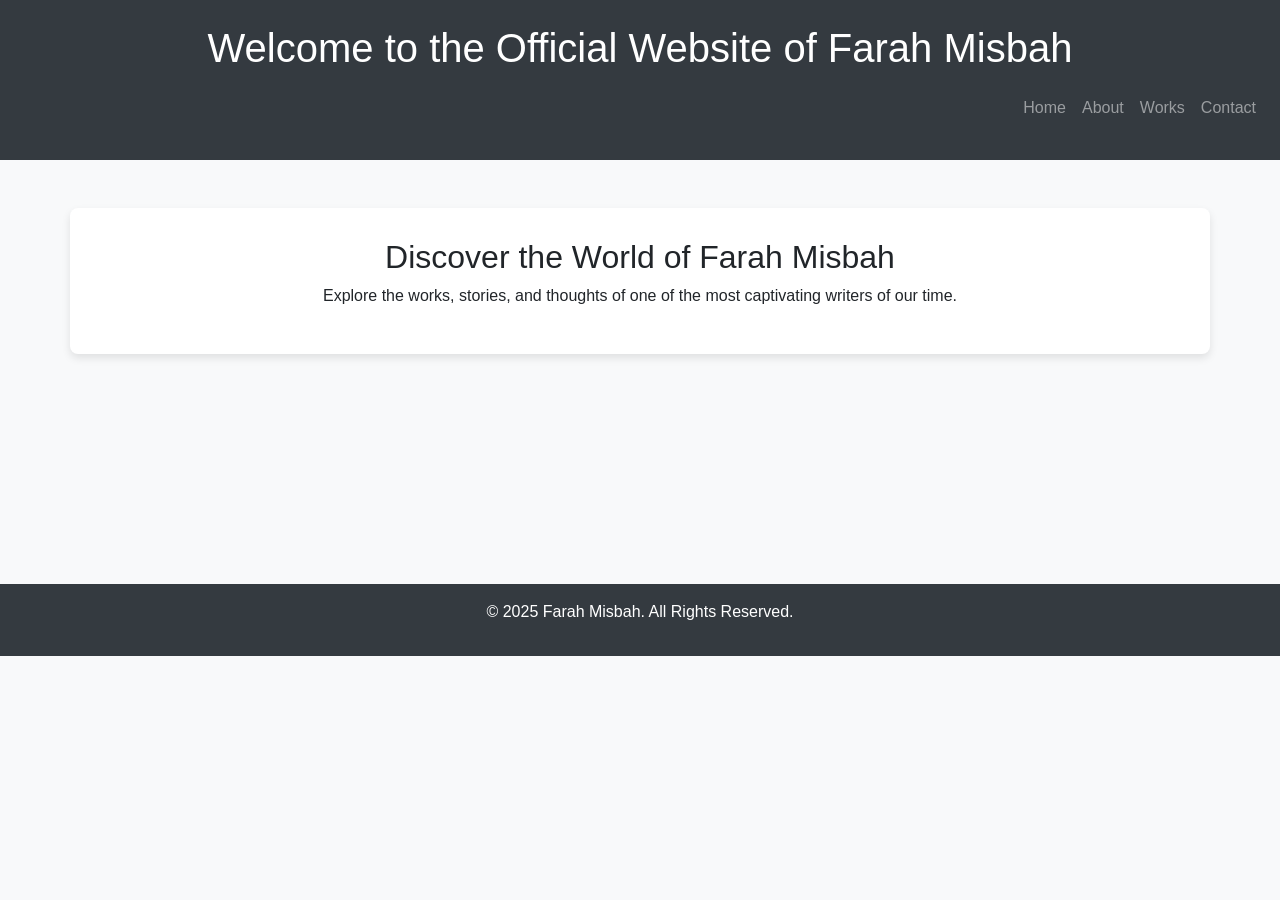
==== index.html @ 755917df "first commit" ====
<!DOCTYPE html>
<html lang="en">
<head>
    <meta charset="UTF-8">
    <meta name="viewport" content="width=device-width, initial-scale=1.0">
    <title>Farah Misbah - Author</title>
    <link href="https://stackpath.bootstrapcdn.com/bootstrap/4.5.2/css/bootstrap.min.css" rel="stylesheet">
    <link rel="stylesheet" href="style.css">
</head>
<body>
    <header class="bg-dark text-white text-center py-4">
        <h1>Welcome to the Official Website of Farah Misbah</h1>
        <nav class="navbar navbar-expand-lg navbar-dark bg-dark">
            <ul class="navbar-nav ml-auto">
                <li class="nav-item"><a class="nav-link" href="index.html">Home</a></li>
                <li class="nav-item"><a class="nav-link" href="about.html">About</a></li>
                <li class="nav-item"><a class="nav-link" href="works.html">Works</a></li>
                <li class="nav-item"><a class="nav-link" href="contact.html">Contact</a></li>
            </ul>
        </nav>
    </header>

    <section class="container text-center my-5">
        <h2>Discover the World of Farah Misbah</h2>
        <p>Explore the works, stories, and thoughts of one of the most captivating writers of our time.</p>
    </section>

    <footer class="bg-dark text-white text-center py-3">
        <p>&copy; 2025 Farah Misbah. All Rights Reserved.</p>
    </footer>

    <script src="https://code.jquery.com/jquery-3.5.1.slim.min.js"></script>
    <script src="https://cdn.jsdelivr.net/npm/@popperjs/core@2.9.3/dist/umd/popper.min.js"></script>
    <script src="https://stackpath.bootstrapcdn.com/bootstrap/4.5.2/js/bootstrap.min.js"></script>
</body>
</html>
---- style.css ----
body {
    font-family: Arial, sans-serif;
    background-color: #f8f9fa;
    background-image: url('https://www.w3schools.com/w3images/forest.jpg');
    background-repeat: no-repeat;
    background-size: cover;
}

section {
    background-color: white;
    padding: 30px;
    border-radius: 8px;
    box-shadow: 0 4px 8px rgba(0, 0, 0, 0.1);
}

footer {
    background-color: #343a40;
    color: white;
    margin-top: 230px;
    padding: 10px 0;
}

.card {
    height: 100%;
    display: flex;
    flex-direction: column;
}

.card-body {
    flex-grow: 1;
}

.card-img-top {
    height: 200px;
    object-fit: cover;
    width: 100%;
}

.card-video iframe {
    width: 100%;
    height: 200px;
}

.card {
    height: 100%;
    display: flex;
    flex-direction: column;
}

.card-body {
    flex-grow: 1;
}

.card-img-top {
    height: 200px;
    object-fit: cover;
    width: 100%;
}
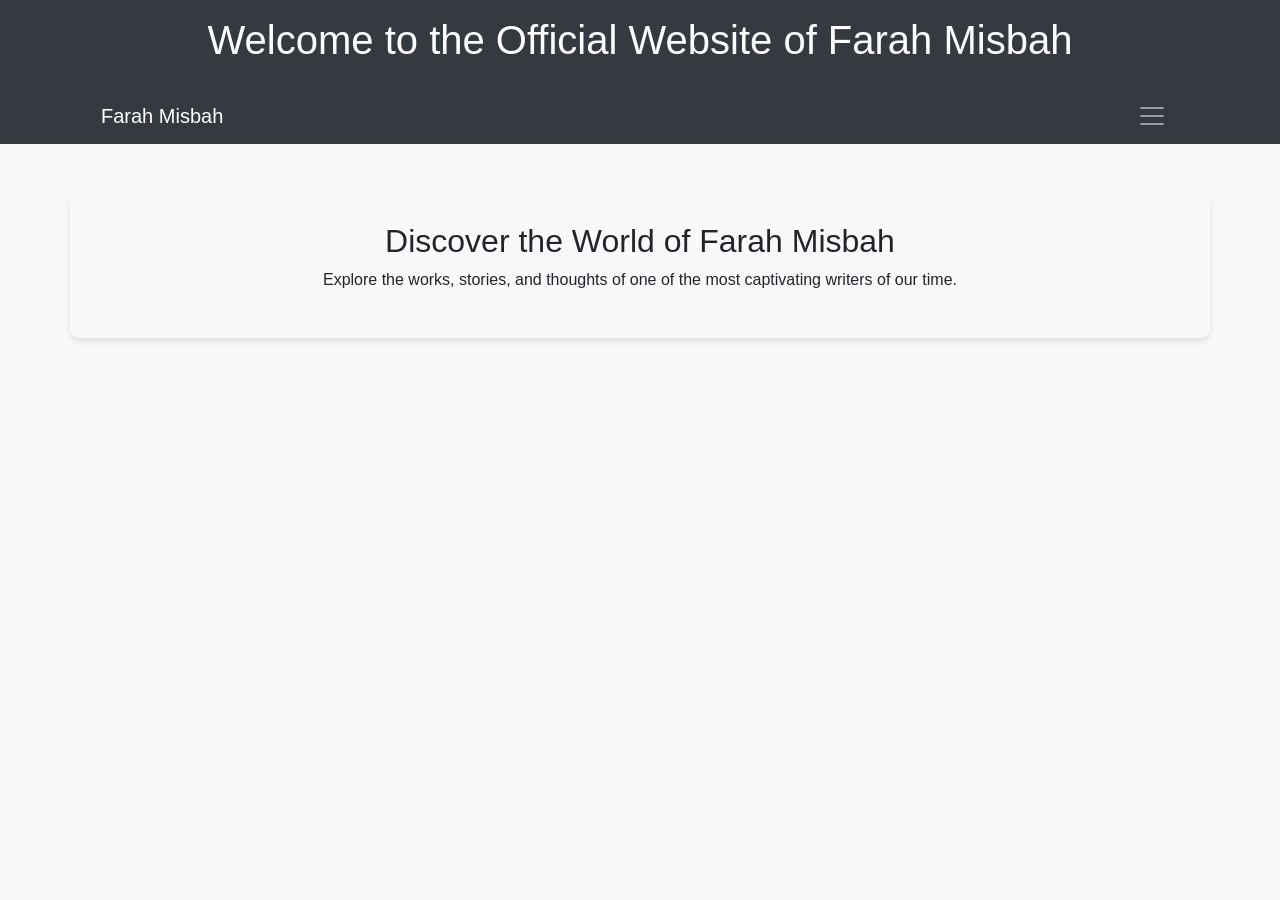
==== commit 8f10b70f: "first commit" ====
--- a/index.html
+++ b/index.html
@@ -8,26 +8,32 @@
     <link rel="stylesheet" href="style.css">
 </head>
 <body>
-    <header class="bg-dark text-white text-center py-4">
-        <h1>Welcome to the Official Website of Farah Misbah</h1>
-        <nav class="navbar navbar-expand-lg navbar-dark bg-dark">
-            <ul class="navbar-nav ml-auto">
-                <li class="nav-item"><a class="nav-link" href="index.html">Home</a></li>
-                <li class="nav-item"><a class="nav-link" href="about.html">About</a></li>
-                <li class="nav-item"><a class="nav-link" href="works.html">Works</a></li>
-                <li class="nav-item"><a class="nav-link" href="contact.html">Contact</a></li>
-            </ul>
-        </nav>
+    <header class="bg-dark text-white">
+        <div class="container">
+            <h1 class="text-center py-3">Welcome to the Official Website of Farah Misbah</h1>
+            <nav class="navbar navbar-dark bg-dark">
+                <a class="navbar-brand" href="#">Farah Misbah</a>
+                <button class="navbar-toggler" type="button" onclick="openNav()">
+                    <span class="navbar-toggler-icon"></span>
+                </button>
+            </nav>
+        </div>
     </header>
 
-    <section class="container text-center my-5">
+    <div id="mySideNavbar" class="side-navbar">
+        <a href="javascript:void(0)" class="closebtn" onclick="closeNav()">&times;</a>
+        <a href="index.html">Home</a>
+        <a href="about.html">About</a>
+        <a href="works.html">Works</a>
+        <a href="contact.html">Contact</a>
+    </div>
+
+    <section class="interactive-section container text-center my-5">
         <h2>Discover the World of Farah Misbah</h2>
         <p>Explore the works, stories, and thoughts of one of the most captivating writers of our time.</p>
     </section>
 
-    <footer class="bg-dark text-white text-center py-3">
-        <p>&copy; 2025 Farah Misbah. All Rights Reserved.</p>
-    </footer>
+    <script src="script.js"></script>
 
     <script src="https://code.jquery.com/jquery-3.5.1.slim.min.js"></script>
     <script src="https://cdn.jsdelivr.net/npm/@popperjs/core@2.9.3/dist/umd/popper.min.js"></script>
--- a/style.css
+++ b/style.css
@@ -55,4 +55,134 @@
     height: 200px;
     object-fit: cover;
     width: 100%;
+}
+
+.card-img-top {
+    height: 400px; 
+    object-fit: cover; 
+}
+
+
+.card:hover {
+    transform: scale(1.05);
+    box-shadow: 0 8px 16px rgba(0, 0, 0, 0.3); 
+}
+
+.card-img-top {
+    transition: transform 0.3s ease; 
+}
+
+.card:hover .card-img-top {
+    transform: scale(1.1); 
+}
+
+.card {
+    transition: transform 0.3s ease, box-shadow 0.3s ease;
+    transform: scale(1);
+}
+
+.card:hover {
+    transform: scale(1.05);
+    box-shadow: 0 10px 20px rgba(0, 0, 0, 0.3);
+}
+
+.card {
+    opacity: 0;
+    animation: fadeInUp 1s forwards;
+}
+
+@keyframes fadeInUp {
+    from {
+        opacity: 0;
+        transform: translateY(20px);
+    }
+    to {
+        opacity: 1;
+        transform: translateY(0);
+    }
+}
+
+.card:nth-child(1) { animation-delay: 0.1s; }
+.card:nth-child(2) { animation-delay: 0.2s; }
+.card:nth-child(3) { animation-delay: 0.3s; }
+.card:nth-child(4) { animation-delay: 0.4s; }
+.card:nth-child(5) { animation-delay: 0.5s; }
+.card:nth-child(6) { animation-delay: 0.6s; }
+.card:nth-child(7) { animation-delay: 0.7s; }
+.card:nth-child(8) { animation-delay: 0.8s; }
+.card:nth-child(9) { animation-delay: 0.9s; }
+.card:nth-child(10) { animation-delay: 1s; }
+
+.card {
+    transition: transform 0.3s ease, background-color 0.3s ease;
+}
+
+.card:hover {
+    transform: scale(1.05); 
+    background-color: #007bff; 
+    color: white; 
+    box-shadow: 0 8px 16px rgba(0, 0, 0, 0.3); 
+}
+
+.card:hover .card-title,
+.card:hover .card-text {
+    color: white; 
+}
+
+.card-img-top {
+    object-fit: cover;
+}
+
+.side-navbar {
+    height: 100%;
+    width: 0;
+    position: fixed;
+    top: 0;
+    left: 0;
+    background-color: #343a40;
+    overflow-x: hidden;
+    transition: 0.3s;
+    padding-top: 60px;
+    z-index: 1000;
+}
+.side-navbar a {
+    padding: 10px 15px;
+    text-decoration: none;
+    font-size: 18px;
+    color: #f8f9fa;
+    display: block;
+    transition: 0.2s;
+}
+.side-navbar a:hover {
+    background-color: #495057;
+}
+.side-navbar .closebtn {
+    position: absolute;
+    top: 10px;
+    right: 25px;
+    font-size: 30px;
+    color: #f8f9fa;
+}
+.navbar-toggler {
+    border: none;
+    background-color: transparent;
+}
+
+.interactive-section {
+    transition: transform 0.3s ease, background-color 0.3s ease;
+    background-color: #f8f9fa;
+    padding: 30px;
+    border-radius: 10px;
+    box-shadow: 0 4px 6px rgba(0, 0, 0, 0.1); 
+}
+
+.interactive-section:hover {
+    transform: scale(1.05); 
+    background-color: #007bff; 
+    color: #fff; 
+}
+
+.interactive-section h2,
+.interactive-section p {
+    transition: color 0.3s ease;
 }
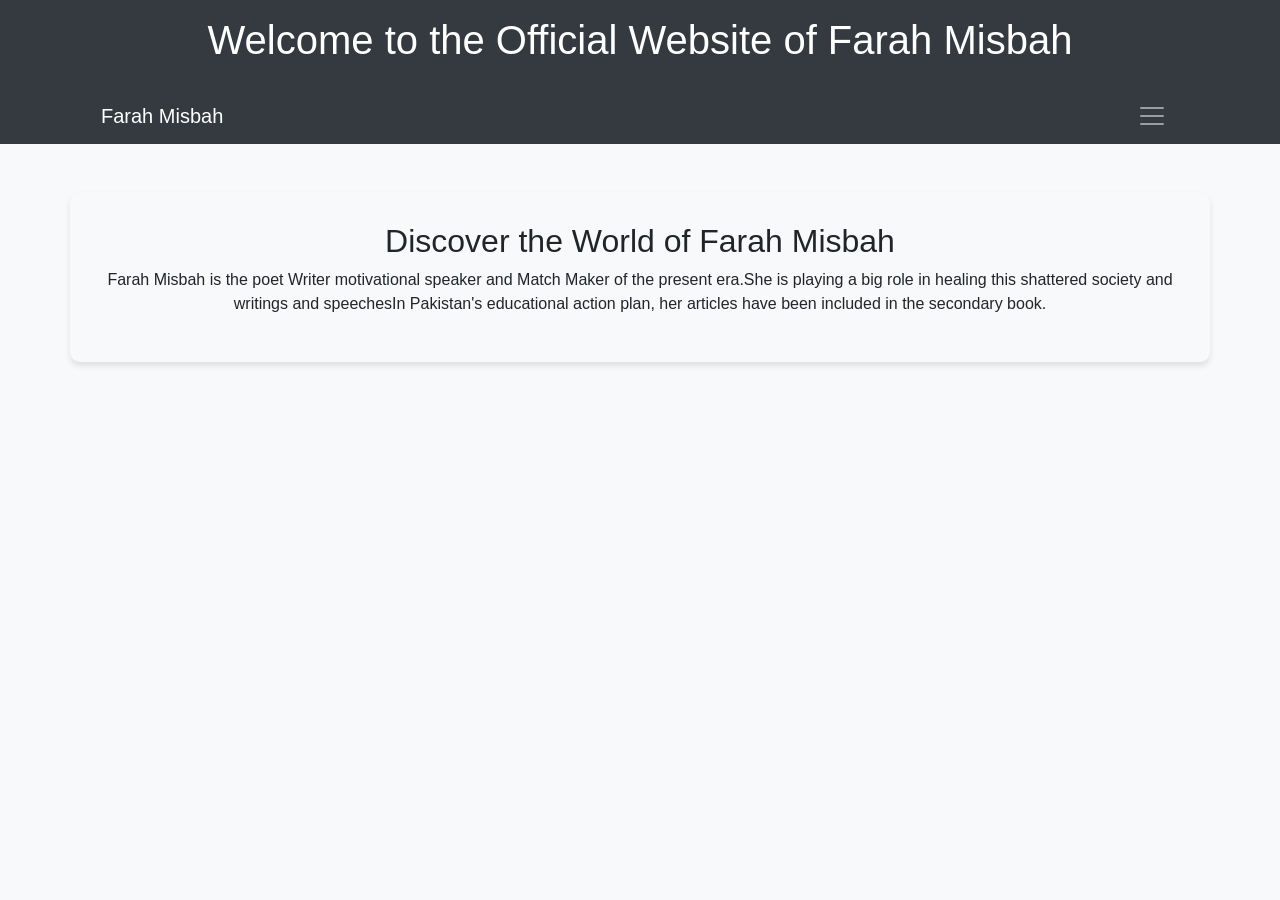
==== commit 8e8c9466: "first commit" ====
--- a/index.html
+++ b/index.html
@@ -30,9 +30,9 @@
 
     <section class="interactive-section container text-center my-5">
         <h2>Discover the World of Farah Misbah</h2>
-        <p>Explore the works, stories, and thoughts of one of the most captivating writers of our time.</p>
+        <p>Farah Misbah is the poet  Writer motivational speaker  and Match Maker of the present era.She is playing a big role in healing this shattered society and writings  and speechesIn Pakistan's educational action plan, her articles   have been included in the secondary  book.</p>
     </section>
-
+    <br><br><br><br><br><br><br><br><br><br><br>
     <script src="script.js"></script>
 
     <script src="https://code.jquery.com/jquery-3.5.1.slim.min.js"></script>
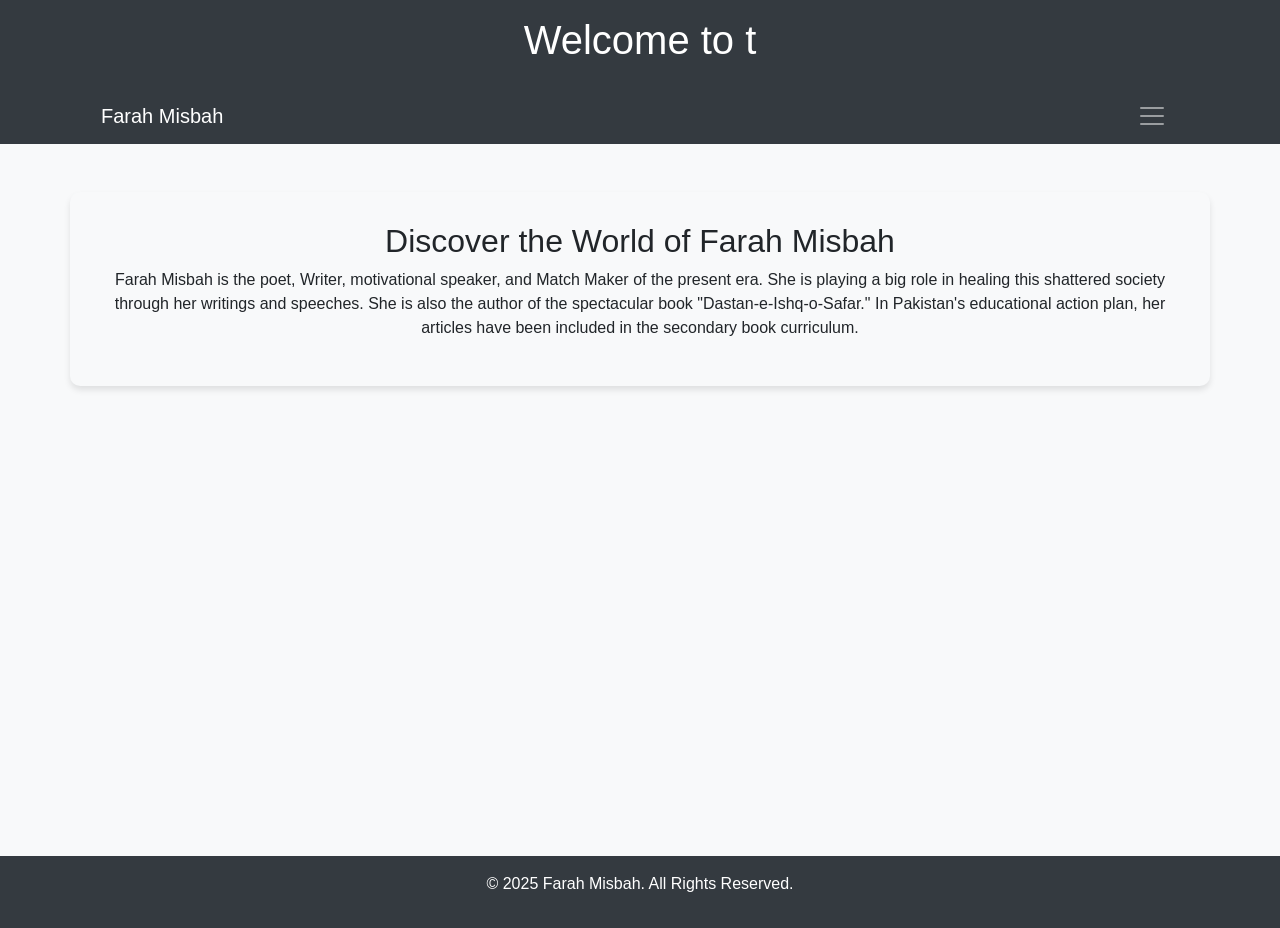
==== commit 006aad35: "first commit" ====
--- a/index.html
+++ b/index.html
@@ -10,7 +10,7 @@
 <body>
     <header class="bg-dark text-white">
         <div class="container">
-            <h1 class="text-center py-3">Welcome to the Official Website of Farah Misbah</h1>
+            <h1 id="dynamic-heading" class="text-center py-3"></h1>
             <nav class="navbar navbar-dark bg-dark">
                 <a class="navbar-brand" href="#">Farah Misbah</a>
                 <button class="navbar-toggler" type="button" onclick="openNav()">
@@ -30,10 +30,44 @@
 
     <section class="interactive-section container text-center my-5">
         <h2>Discover the World of Farah Misbah</h2>
-        <p>Farah Misbah is the poet  Writer motivational speaker  and Match Maker of the present era.She is playing a big role in healing this shattered society and writings  and speechesIn Pakistan's educational action plan, her articles   have been included in the secondary  book.</p>
+        <p>Farah Misbah is the poet, Writer, motivational speaker, and Match Maker of the present era.
+            She is playing a big role in healing this shattered society through her writings and speeches.
+            She is also the author of the spectacular book "Dastan-e-Ishq-o-Safar."
+            In Pakistan's educational action plan, her articles have been included in the secondary book curriculum.</p>
     </section>
-    <br><br><br><br><br><br><br><br><br><br><br>
-    <script src="script.js"></script>
+    <br><br><br><br><br><br><br><br>
+    <footer class="bg-dark text-white text-center py-3">
+        <p>&copy; 2025 Farah Misbah. All Rights Reserved.</p>
+    </footer>
+
+    <script>
+        const text = "Welcome to the Official Website of Farah Misbah";
+        let i = 0;
+
+        function typeHeading() {
+            if (i < text.length) {
+                document.getElementById("dynamic-heading").innerHTML += text.charAt(i);
+                i++;
+                setTimeout(typeHeading, 100); 
+            } else {
+                setTimeout(() => {
+                    i = 0;
+                    document.getElementById("dynamic-heading").innerHTML = ""; 
+                    typeHeading(); 
+                }, 300);
+            }
+        }
+
+        window.onload = typeHeading;
+
+        function openNav() {
+            document.getElementById("mySideNavbar").style.width = "250px";
+        }
+
+        function closeNav() {
+            document.getElementById("mySideNavbar").style.width = "0";
+        }
+    </script>
 
     <script src="https://code.jquery.com/jquery-3.5.1.slim.min.js"></script>
     <script src="https://cdn.jsdelivr.net/npm/@popperjs/core@2.9.3/dist/umd/popper.min.js"></script>
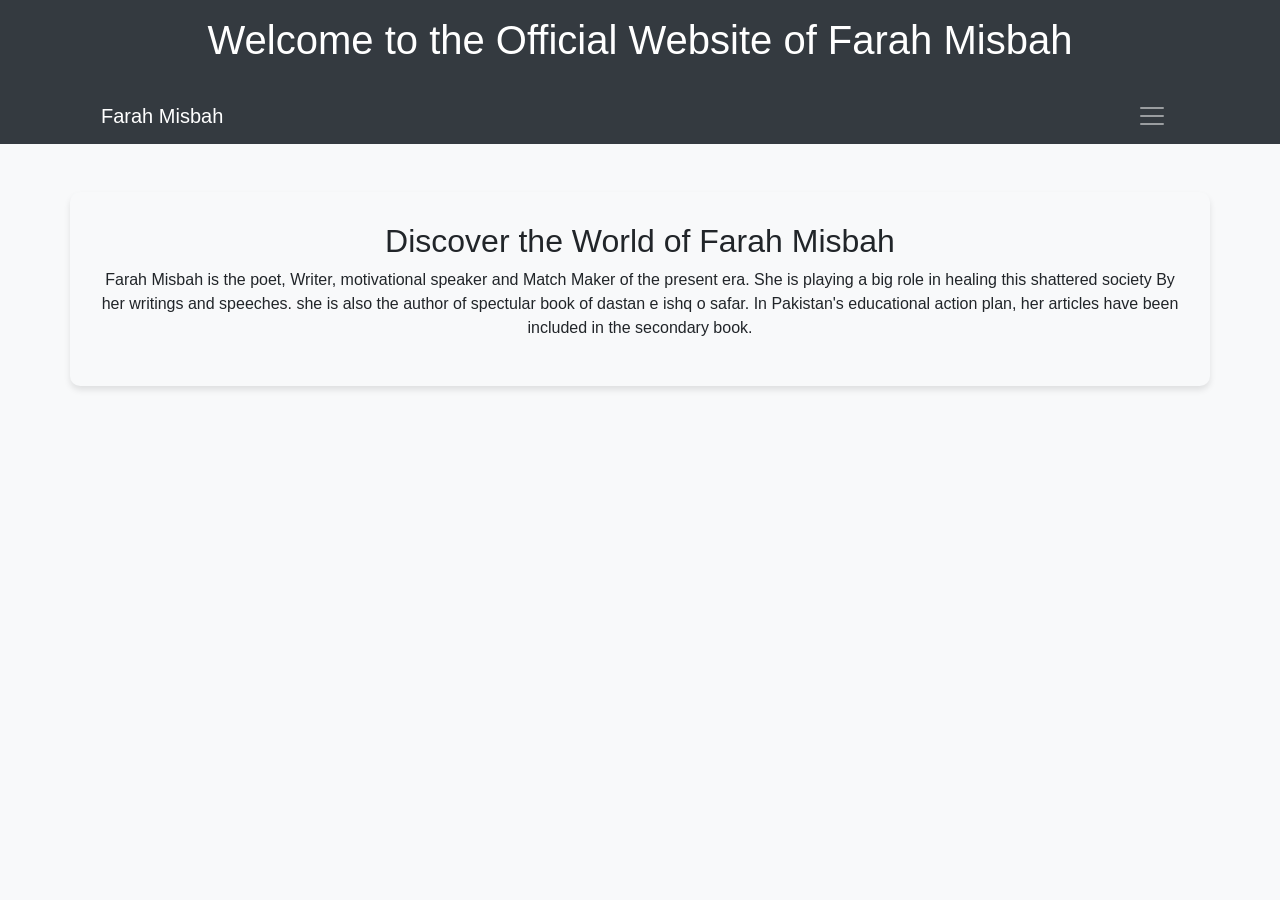
==== commit 6f38d581: "first commit" ====
--- a/index.html
+++ b/index.html
@@ -10,7 +10,7 @@
 <body>
     <header class="bg-dark text-white">
         <div class="container">
-            <h1 id="dynamic-heading" class="text-center py-3"></h1>
+            <h1 class="text-center py-3">Welcome to the Official Website of Farah Misbah</h1>
             <nav class="navbar navbar-dark bg-dark">
                 <a class="navbar-brand" href="#">Farah Misbah</a>
                 <button class="navbar-toggler" type="button" onclick="openNav()">
@@ -30,47 +30,16 @@
 
     <section class="interactive-section container text-center my-5">
         <h2>Discover the World of Farah Misbah</h2>
-        <p>Farah Misbah is the poet, Writer, motivational speaker, and Match Maker of the present era.
-            She is playing a big role in healing this shattered society through her writings and speeches.
-            She is also the author of the spectacular book "Dastan-e-Ishq-o-Safar."
-            In Pakistan's educational action plan, her articles have been included in the secondary book curriculum.</p>
+        <p>Farah Misbah is the poet, Writer, motivational speaker and Match Maker of the present era.
+            She is playing a big role in healing this shattered society By her writings and speeches.
+             she is also the author of spectular book of dastan e ishq o safar.
+            In Pakistan's educational action plan, her articles have been included in the secondary  book.</p>
     </section>
-    <br><br><br><br><br><br><br><br>
-    <footer class="bg-dark text-white text-center py-3">
-        <p>&copy; 2025 Farah Misbah. All Rights Reserved.</p>
-    </footer>
-
-    <script>
-        const text = "Welcome to the Official Website of Farah Misbah";
-        let i = 0;
-
-        function typeHeading() {
-            if (i < text.length) {
-                document.getElementById("dynamic-heading").innerHTML += text.charAt(i);
-                i++;
-                setTimeout(typeHeading, 100); 
-            } else {
-                setTimeout(() => {
-                    i = 0;
-                    document.getElementById("dynamic-heading").innerHTML = ""; 
-                    typeHeading(); 
-                }, 300);
-            }
-        }
-
-        window.onload = typeHeading;
-
-        function openNav() {
-            document.getElementById("mySideNavbar").style.width = "250px";
-        }
-
-        function closeNav() {
-            document.getElementById("mySideNavbar").style.width = "0";
-        }
-    </script>
+    <br><br><br><br><br><br><br><br><br><br><br>
+    <script src="script.js"></script>
 
     <script src="https://code.jquery.com/jquery-3.5.1.slim.min.js"></script>
     <script src="https://cdn.jsdelivr.net/npm/@popperjs/core@2.9.3/dist/umd/popper.min.js"></script>
     <script src="https://stackpath.bootstrapcdn.com/bootstrap/4.5.2/js/bootstrap.min.js"></script>
 </body>
-</html>
+</html>
--- a/style.css
+++ b/style.css
@@ -185,4 +185,5 @@
 .interactive-section h2,
 .interactive-section p {
     transition: color 0.3s ease;
-}+}
+
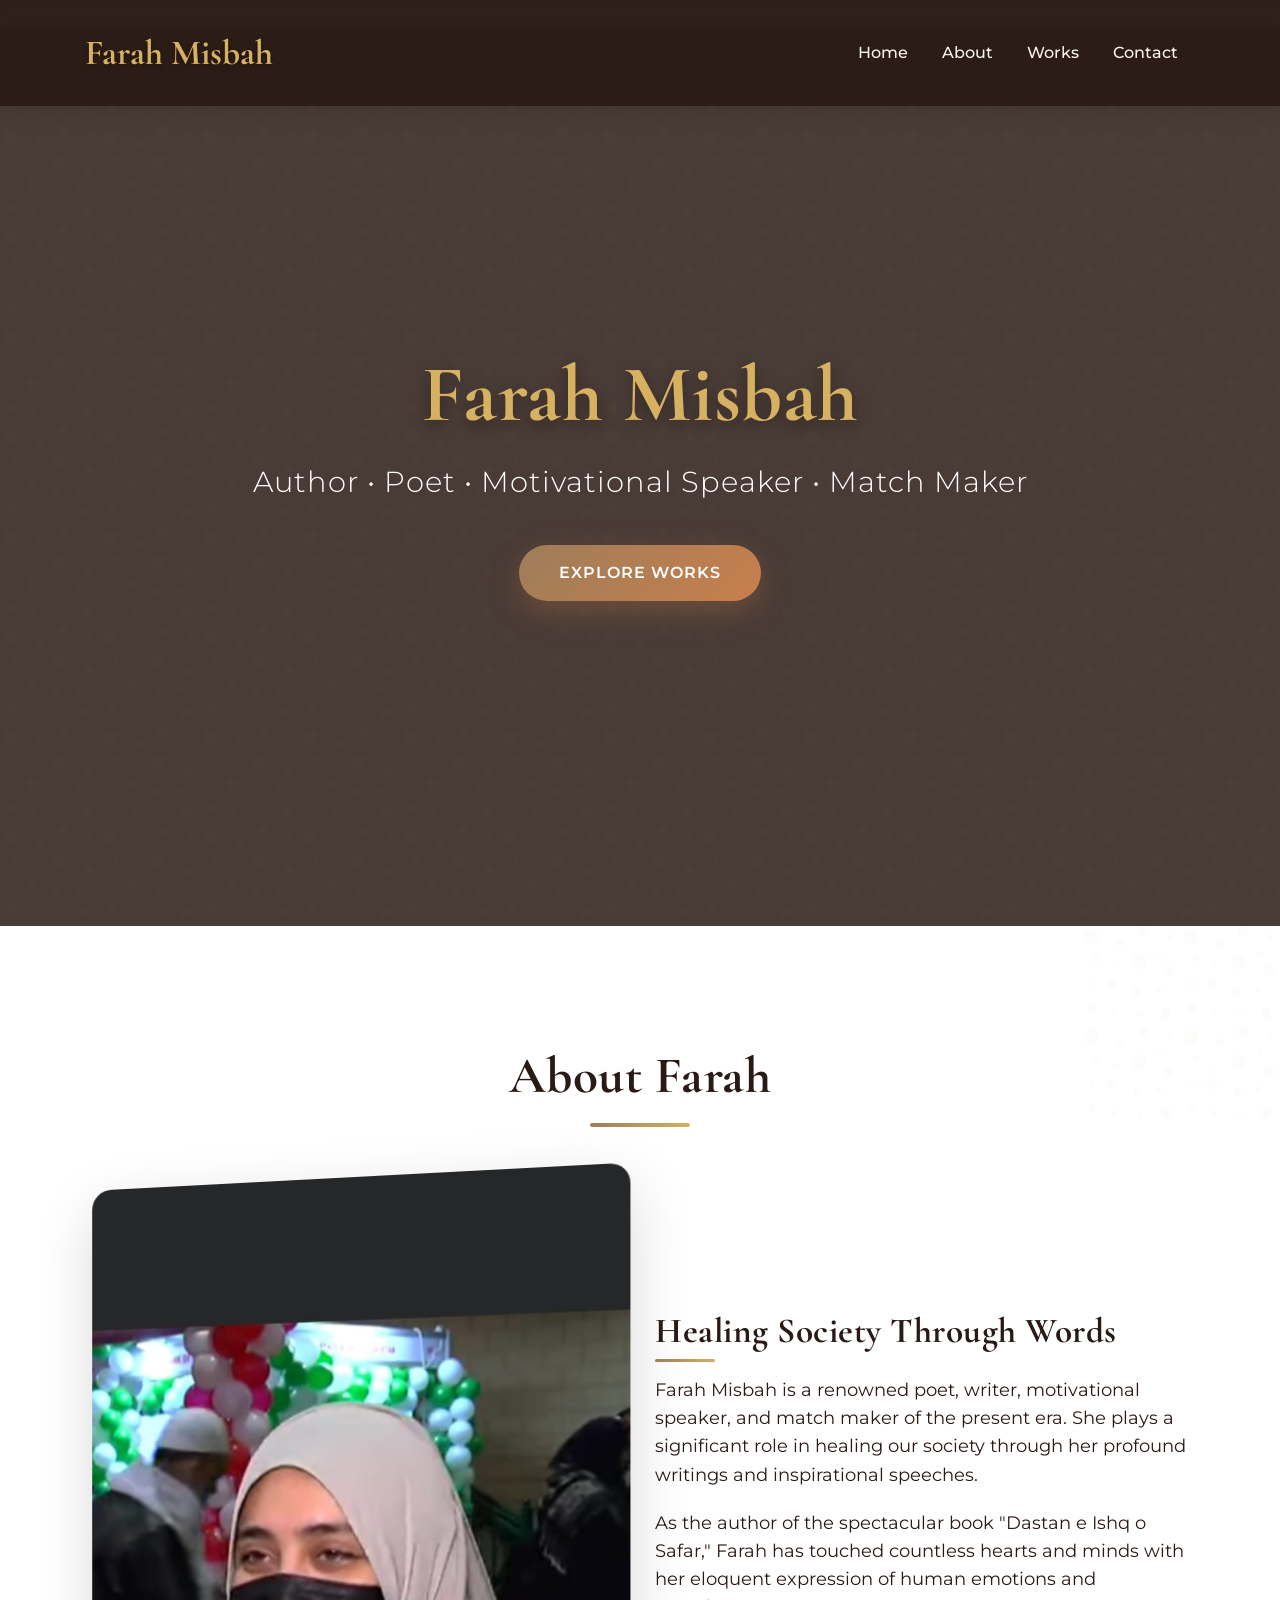
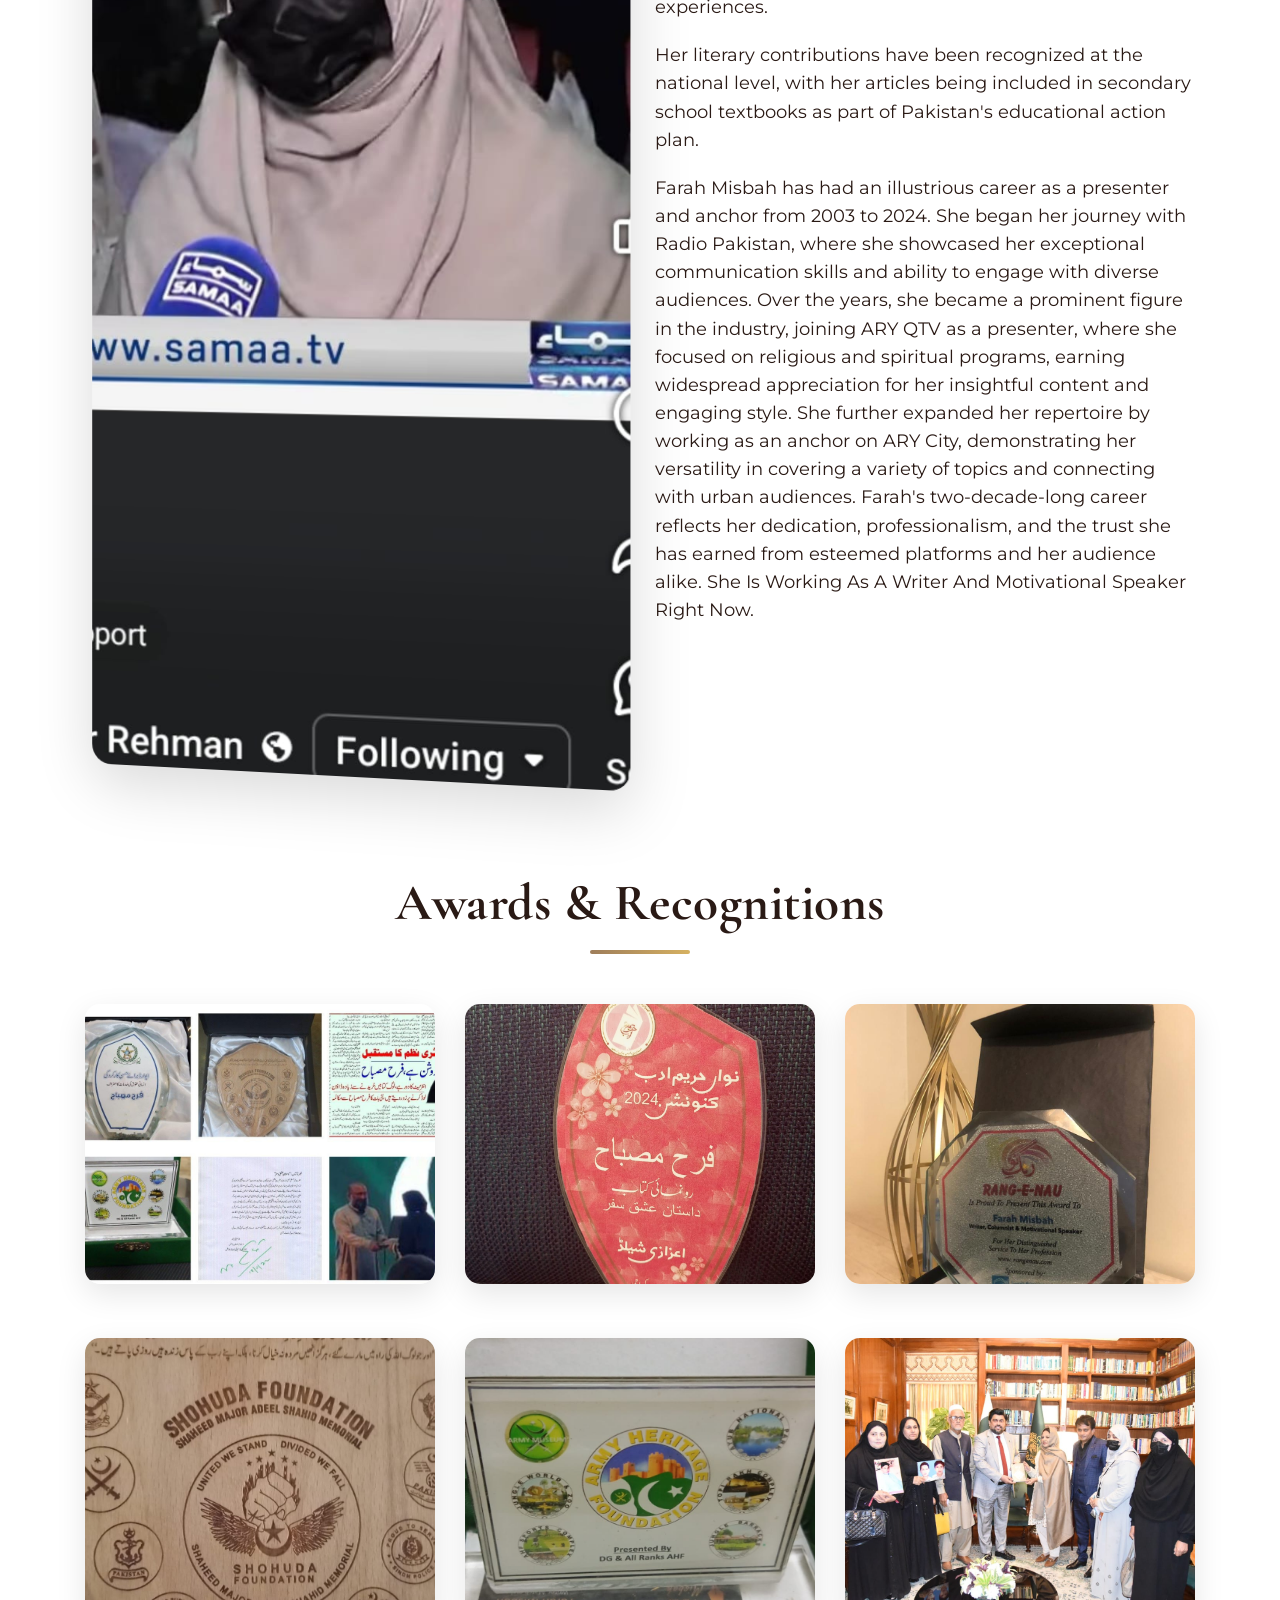
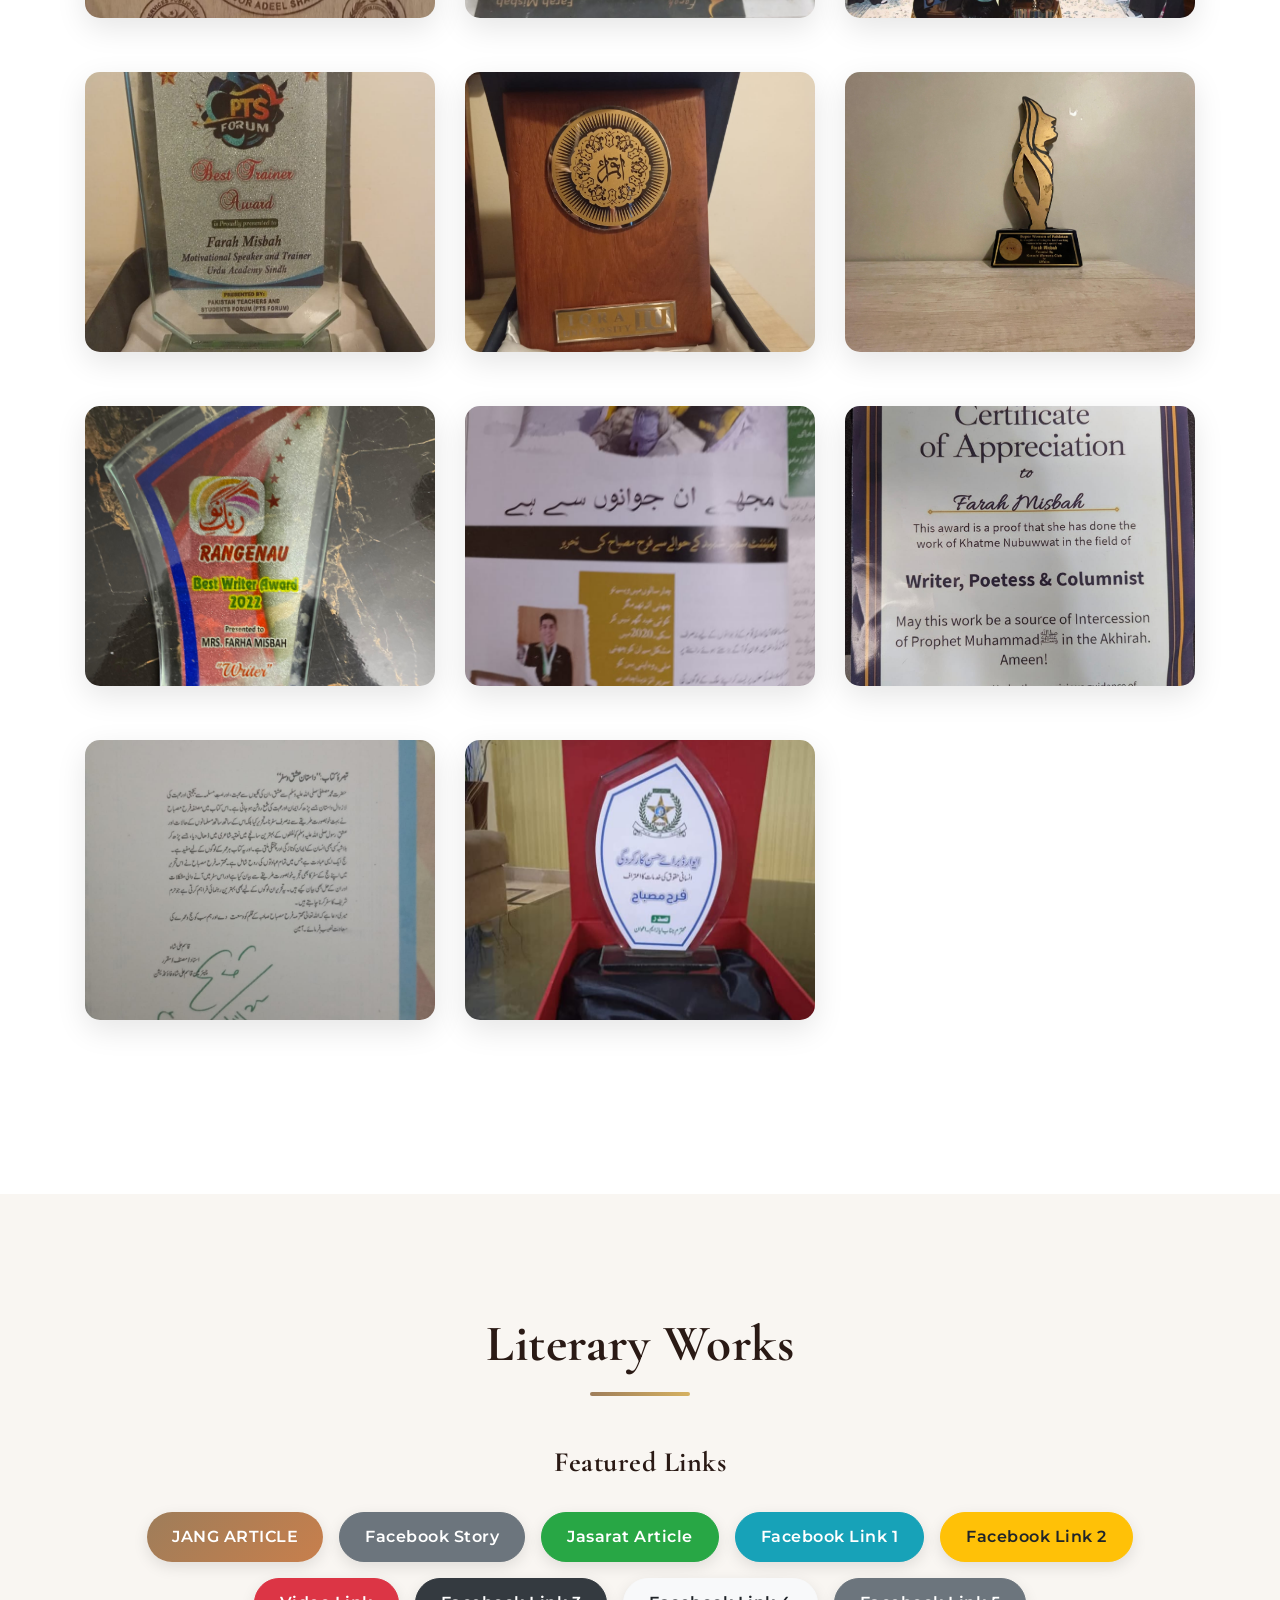
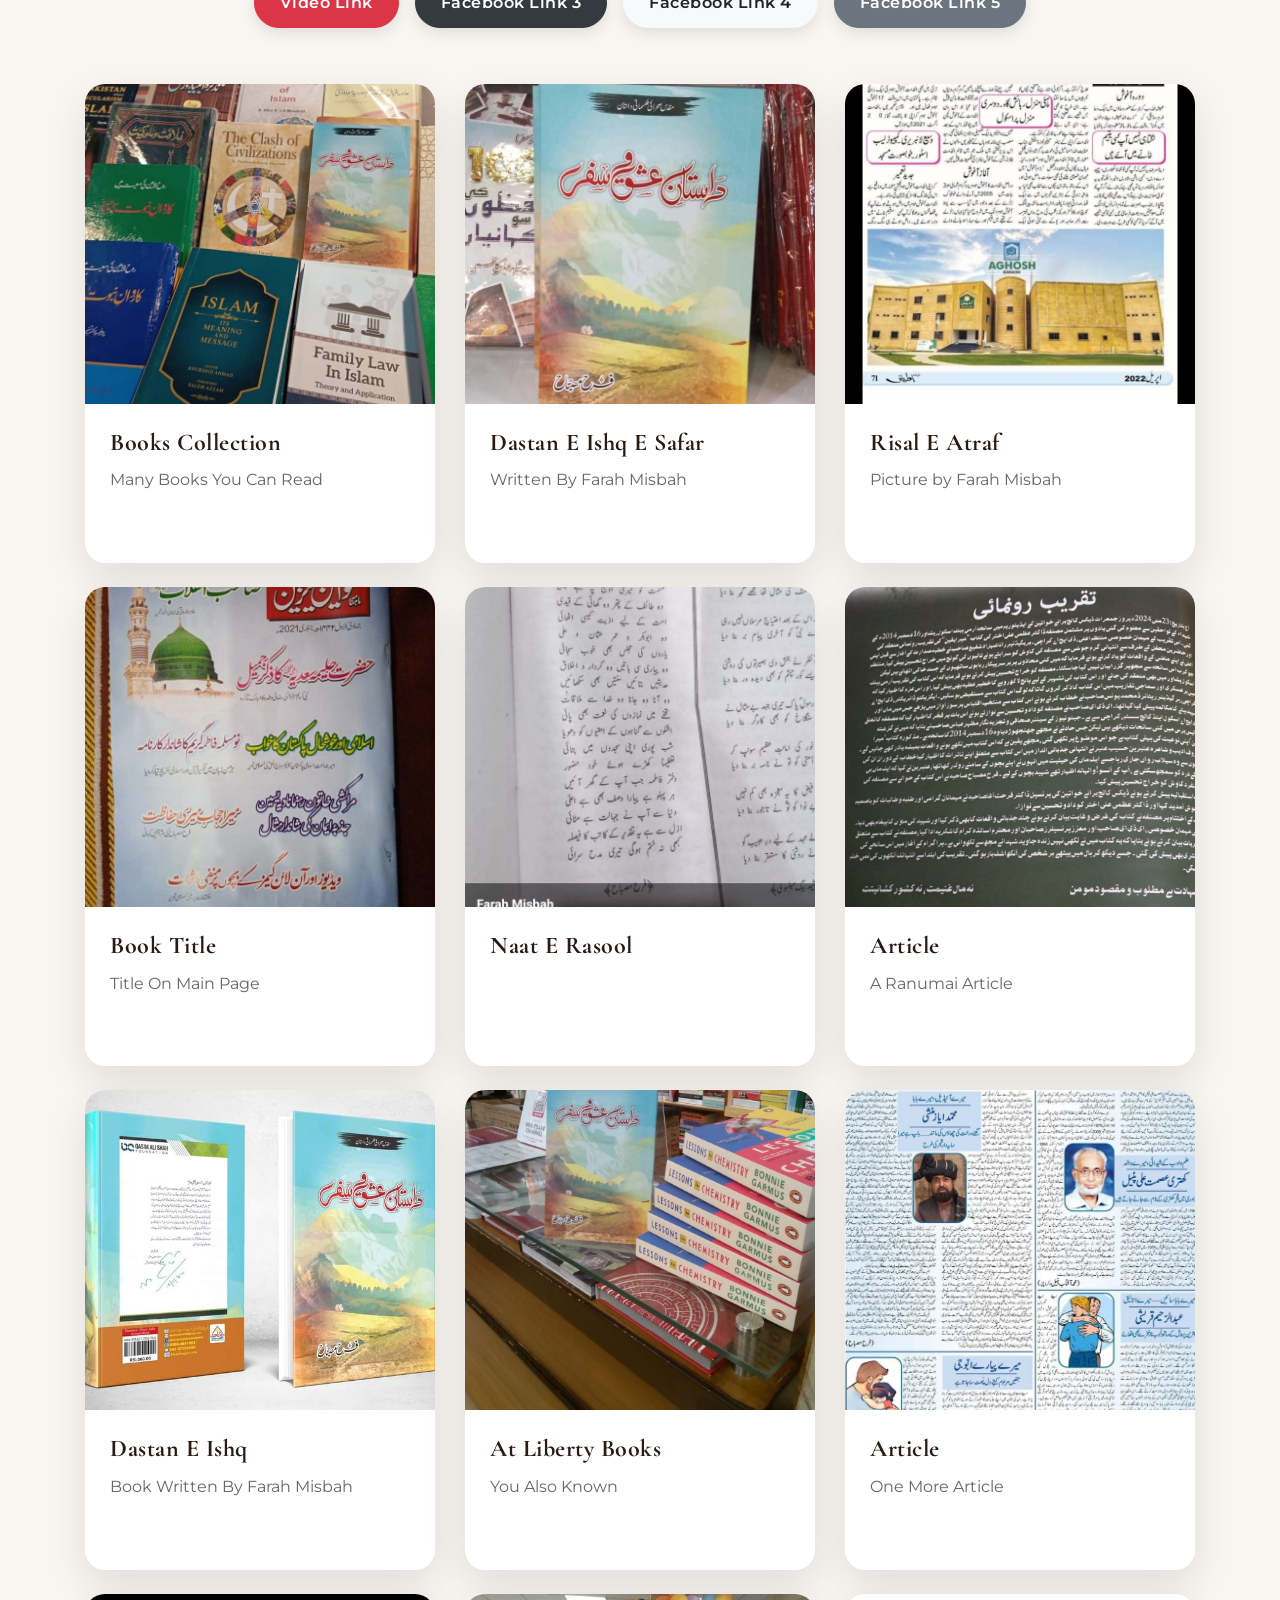
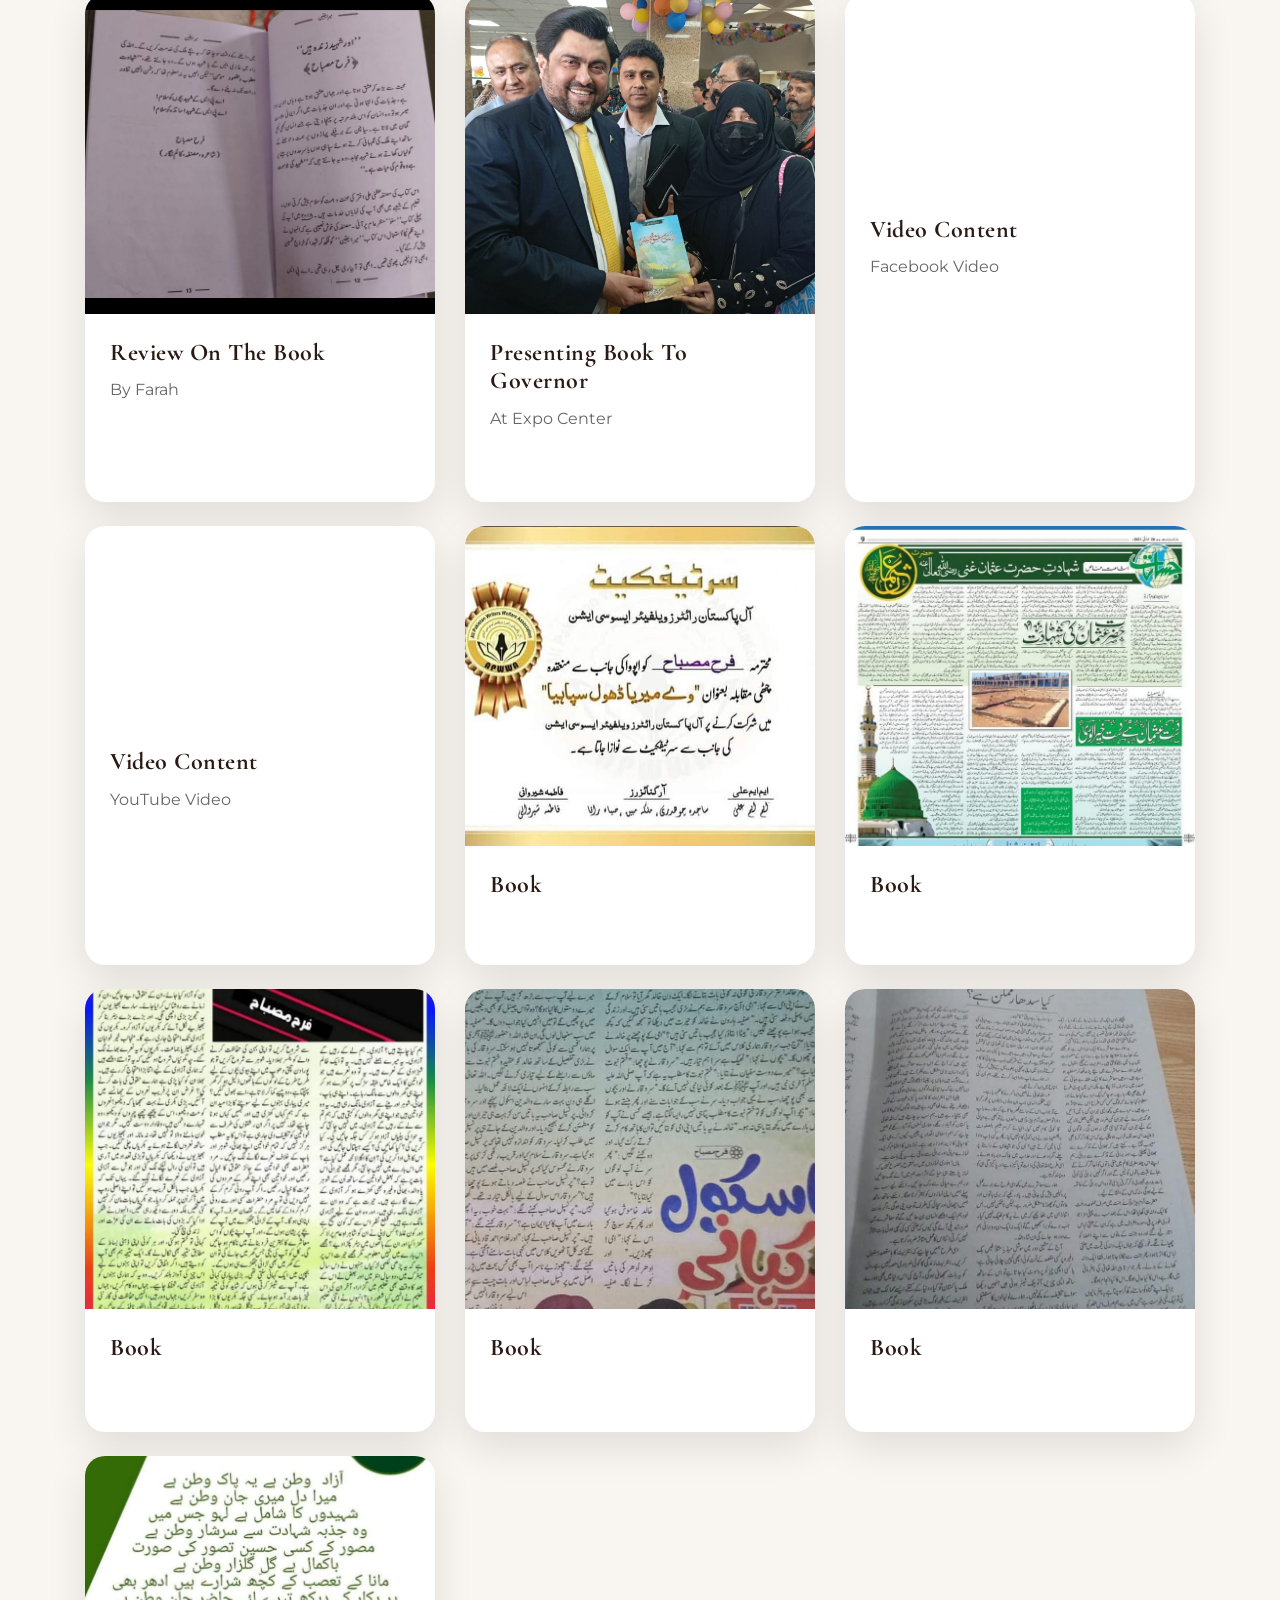
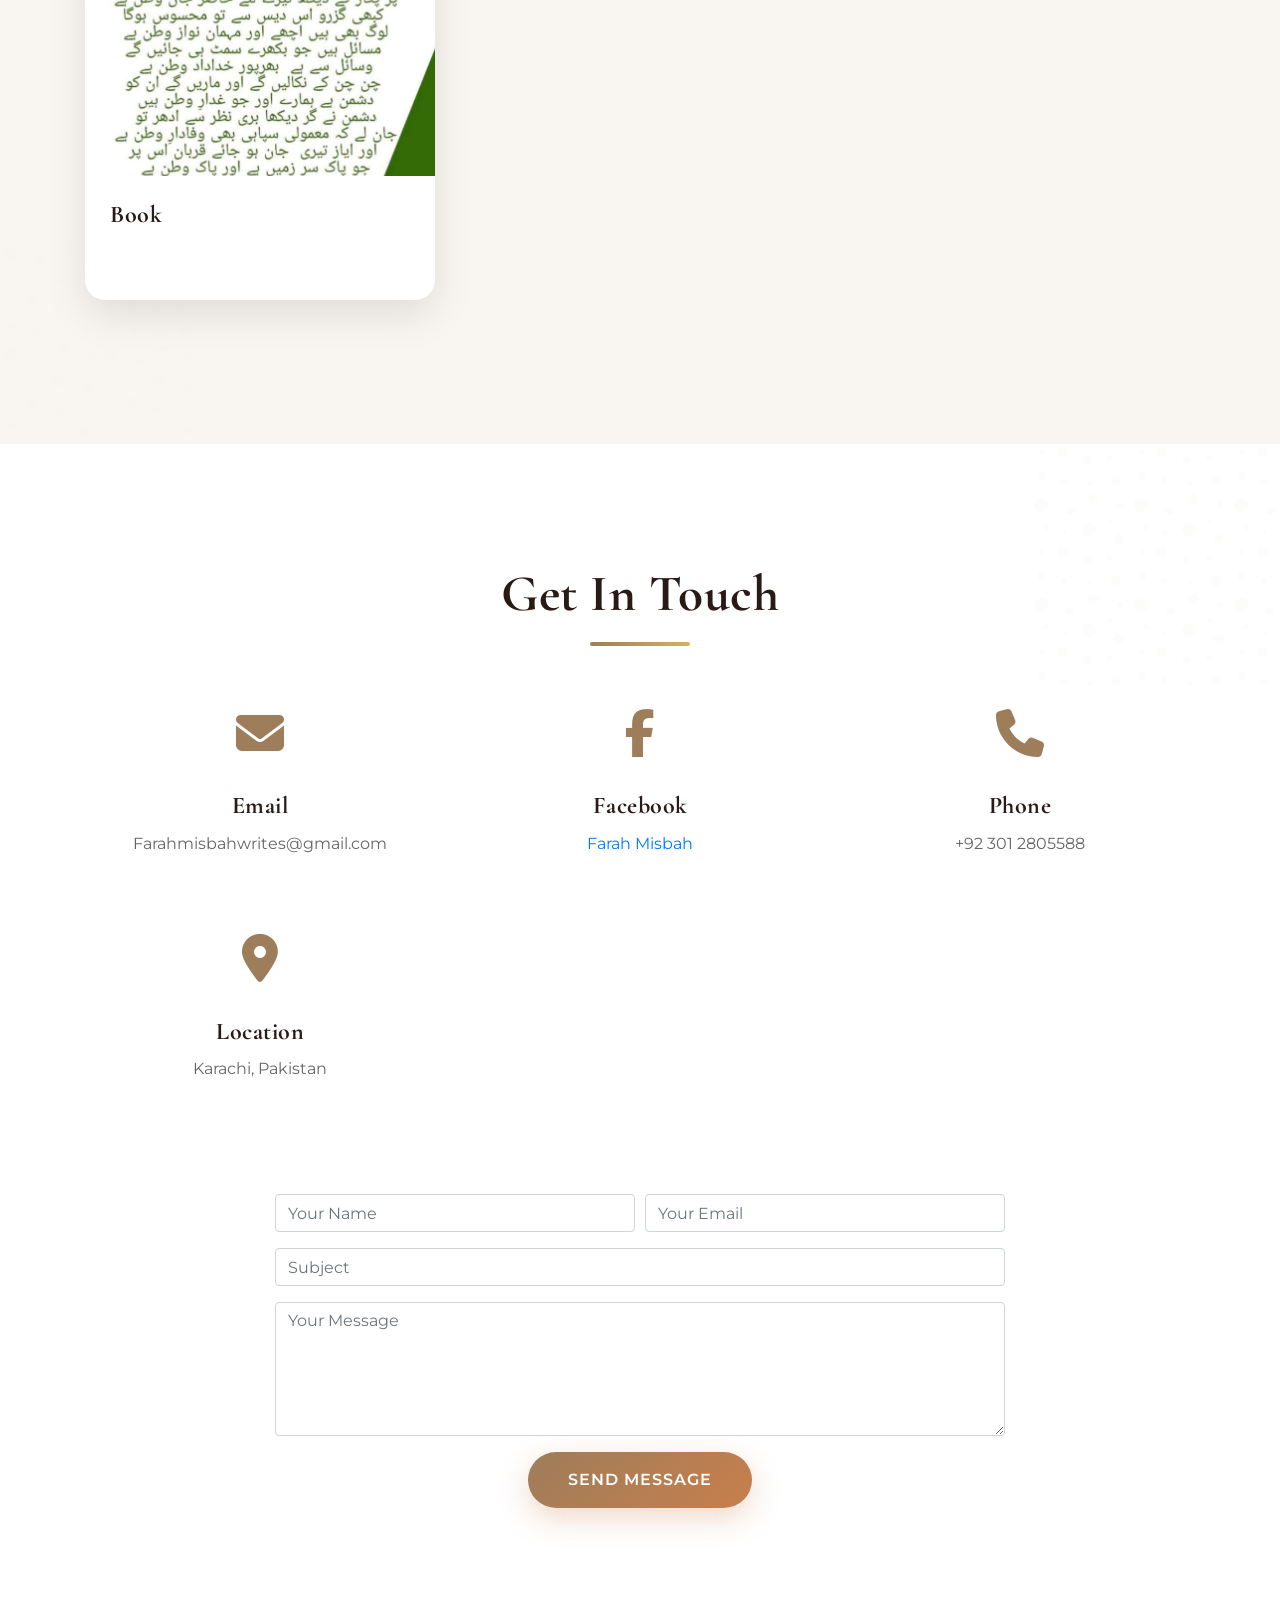
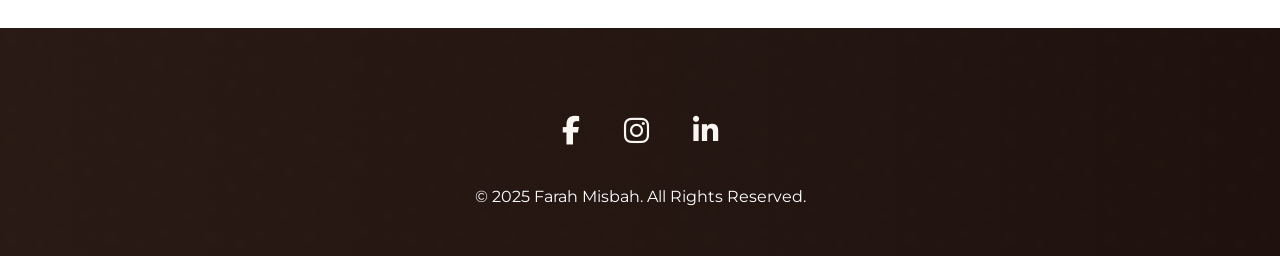
==== commit 57fdd25e: "Add files via upload" ====
--- a/index.html
+++ b/index.html
@@ -1,45 +1,1272 @@
-<!DOCTYPE html>
-<html lang="en">
-<head>
-    <meta charset="UTF-8">
-    <meta name="viewport" content="width=device-width, initial-scale=1.0">
-    <title>Farah Misbah - Author</title>
-    <link href="https://stackpath.bootstrapcdn.com/bootstrap/4.5.2/css/bootstrap.min.css" rel="stylesheet">
-    <link rel="stylesheet" href="style.css">
-</head>
-<body>
-    <header class="bg-dark text-white">
-        <div class="container">
-            <h1 class="text-center py-3">Welcome to the Official Website of Farah Misbah</h1>
-            <nav class="navbar navbar-dark bg-dark">
-                <a class="navbar-brand" href="#">Farah Misbah</a>
-                <button class="navbar-toggler" type="button" onclick="openNav()">
-                    <span class="navbar-toggler-icon"></span>
-                </button>
-            </nav>
-        </div>
-    </header>
-
-    <div id="mySideNavbar" class="side-navbar">
-        <a href="javascript:void(0)" class="closebtn" onclick="closeNav()">&times;</a>
-        <a href="index.html">Home</a>
-        <a href="about.html">About</a>
-        <a href="works.html">Works</a>
-        <a href="contact.html">Contact</a>
-    </div>
-
-    <section class="interactive-section container text-center my-5">
-        <h2>Discover the World of Farah Misbah</h2>
-        <p>Farah Misbah is the poet, Writer, motivational speaker and Match Maker of the present era.
-            She is playing a big role in healing this shattered society By her writings and speeches.
-             she is also the author of spectular book of dastan e ishq o safar.
-            In Pakistan's educational action plan, her articles have been included in the secondary  book.</p>
-    </section>
-    <br><br><br><br><br><br><br><br><br><br><br>
-    <script src="script.js"></script>
-
-    <script src="https://code.jquery.com/jquery-3.5.1.slim.min.js"></script>
-    <script src="https://cdn.jsdelivr.net/npm/@popperjs/core@2.9.3/dist/umd/popper.min.js"></script>
-    <script src="https://stackpath.bootstrapcdn.com/bootstrap/4.5.2/js/bootstrap.min.js"></script>
-</body>
+<!DOCTYPE html>
+<html lang="en">
+<head>
+    <meta charset="UTF-8">
+    <meta name="viewport" content="width=device-width, initial-scale=1.0">
+    <title>Farah Misbah - Author, Poet & Motivational Speaker</title>
+    <link rel="shortcut icon" href="./images/favicon.jpg" type="image/x-icon">>
+    <link href="https://stackpath.bootstrapcdn.com/bootstrap/4.5.2/css/bootstrap.min.css" rel="stylesheet">
+    <link rel="stylesheet" href="https://cdnjs.cloudflare.com/ajax/libs/font-awesome/6.4.0/css/all.min.css">
+    <link href="https://fonts.googleapis.com/css2?family=Cormorant+Garamond:wght@300;400;500;600;700&family=Montserrat:wght@300;400;500;600;700&display=swap" rel="stylesheet">
+    <style>
+        :root {
+            --primary-color: #9e7d5a;
+            --secondary-color: #d6b161;
+            --dark-color: #2a1a15;
+            --light-color: #f9f6f2;
+            --accent-color: #c87f4c;
+            --overlay: rgba(42, 26, 21, 0.85);
+            --transition: all 0.4s cubic-bezier(0.175, 0.885, 0.32, 1.275);
+        }
+        
+        * {
+            margin: 0;
+            padding: 0;
+            box-sizing: border-box;
+        }
+        
+        body {
+            font-family: 'Montserrat', sans-serif;
+            color: var(--dark-color);
+            background-color: var(--light-color);
+            overflow-x: hidden;
+            line-height: 1.6;
+        }
+        
+        h1, h2, h3, h4, h5 {
+            font-family: 'Cormorant Garamond', serif;
+            font-weight: 700;
+            letter-spacing: 0.5px;
+        }
+        
+        /* Preloader */
+        #preloader {
+            position: fixed;
+            top: 0;
+            left: 0;
+            width: 100%;
+            height: 100%;
+            background: var(--dark-color);
+            display: flex;
+            justify-content: center;
+            align-items: center;
+            z-index: 9999;
+        }
+        
+        .loader {
+            width: 60px;
+            height: 60px;
+            border: 5px solid rgba(214, 177, 97, 0.2);
+            border-radius: 50%;
+            border-top: 5px solid var(--secondary-color);
+            animation: spin 1.2s linear infinite;
+        }
+        
+        @keyframes spin {
+            0% { transform: rotate(0deg); }
+            100% { transform: rotate(360deg); }
+        }
+        
+        /* Navigation */
+        .navbar {
+            background: linear-gradient(to bottom, rgba(42, 26, 21, 0.98), rgba(42, 26, 21, 0.92)) !important;
+            padding: 20px 0;
+            transition: var(--transition);
+            backdrop-filter: blur(10px);
+            -webkit-backdrop-filter: blur(10px);
+            box-shadow: 0 5px 20px rgba(0, 0, 0, 0.1);
+        }
+        
+        .navbar.shrink {
+            padding: 12px 0;
+        }
+        
+        .navbar-brand {
+            font-family: 'Cormorant Garamond', serif;
+            font-weight: 700;
+            font-size: 2.2rem;
+            color: var(--secondary-color) !important;
+            text-shadow: 0 2px 4px rgba(0, 0, 0, 0.3);
+            transition: var(--transition);
+        }
+        
+        .navbar-brand:hover {
+            transform: scale(1.05);
+        }
+        
+        .nav-link {
+            color: var(--light-color) !important;
+            font-weight: 500;
+            margin: 0 12px;
+            transition: var(--transition);
+            position: relative;
+            padding: 8px 5px !important;
+        }
+        
+        .nav-link:after {
+            content: '';
+            position: absolute;
+            bottom: 0;
+            left: 0;
+            width: 0;
+            height: 2px;
+            background: var(--secondary-color);
+            transition: var(--transition);
+        }
+        
+        .nav-link:hover:after {
+            width: 100%;
+        }
+        
+        .nav-link:hover {
+            color: var(--secondary-color) !important;
+            transform: translateY(-2px);
+        }
+        
+        /* Hero Section */
+        .hero-section {
+            height: 100vh;
+            background: linear-gradient(var(--overlay), var(--overlay)), 
+                        url('https://images.unsplash.com/photo-1512820790803-83ca734da794?ixlib=rb-4.0.3&auto=format&fit=crop&w=1398&q=80') center/cover no-repeat fixed;
+            display: flex;
+            align-items: center;
+            justify-content: center;
+            text-align: center;
+            color: white;
+            position: relative;
+            overflow: hidden;
+        }
+        
+        .hero-section:before {
+            content: '';
+            position: absolute;
+            top: 0;
+            left: 0;
+            width: 100%;
+            height: 100%;
+            background: url("data:image/svg+xml,%3Csvg width='100' height='100' viewBox='0 0 100 100' xmlns='http://www.w3.org/2000/svg'%3E%3Cpath d='M11 18c3.866 0 7-3.134 7-7s-3.134-7-7-7-7 3.134-7 7 3.134 7 7 7zm48 25c3.866 0 7-3.134 7-7s-3.134-7-7-7-7 3.134-7 7 3.134 7 7 7zm-43-7c1.657 0 3-1.343 3-3s-1.343-3-3-3-3 1.343-3 3 1.343 3 3 3zm63 31c1.657 0 3-1.343 3-3s-1.343-3-3-3-3 1.343-3 3 1.343 3 3 3zM34 90c1.657 0 3-1.343 3-3s-1.343-3-3-3-3 1.343-3 3 1.343 3 3 3zm56-76c1.657 0 3-1.343 3-3s-1.343-3-3-3-3 1.343-3 3 1.343 3 3 3zM12 86c2.21 0 4-1.79 4-4s-1.79-4-4-4-4 1.79-4 4 1.79 4 4 4zm28-65c2.21 0 4-1.79 4-4s-1.79-4-4-4-4 1.79-4 4 1.79 4 4 4zm23-11c2.76 0 5-2.24 5-5s-2.24-5-5-5-5 2.24-5 5 2.24 5 5 5zm-6 60c2.21 0 4-1.79 4-4s-1.79-4-4-4-4 1.79-4 4 1.79 4 4 4zm29 22c2.76 0 5-2.24 5-5s-2.24-5-5-5-5 2.24-5 5 2.24 5 5 5zM32 63c2.76 0 5-2.24 5-5s-2.24-5-5-5-5 2.24-5 5 2.24 5 5 5zm57-13c2.76 0 5-2.24 5-5s-2.24-5-5-5-5 2.24-5 5 2.24 5 5 5zm-9-21c1.105 0 2-.895 2-2s-.895-2-2-2-2 .895-2 2 .895 2 2 2zM60 91c1.105 0 2-.895 2-2s-.895-2-2-2-2 .895-2 2 .895 2 2 2zM35 41c1.105 0 2-.895 2-2s-.895-2-2-2-2 .895-2 2 .895 2 2 2zM12 60c1.105 0 2-.895 2-2s-.895-2-2-2-2 .895-2 2 .895 2 2 2z' fill='%23d6b161' fill-opacity='0.05' fill-rule='evenodd'/%3E%3C/svg%3E");
+            opacity: 0.3;
+        }
+        
+        .hero-content {
+            max-width: 900px;
+            padding: 0 20px;
+            z-index: 1;
+            opacity: 0;
+            transform: translateY(30px);
+            animation: fadeInUp 1.2s ease forwards 0.5s;
+        }
+        
+        .hero-title {
+            font-size: 5rem;
+            font-weight: 700;
+            margin-bottom: 20px;
+            color: var(--secondary-color);
+            text-shadow: 0 5px 15px rgba(0, 0, 0, 0.3);
+            line-height: 1.1;
+        }
+        
+        .hero-subtitle {
+            font-size: 1.8rem;
+            margin-bottom: 40px;
+            font-weight: 300;
+            letter-spacing: 1px;
+        }
+        
+        .btn-primary {
+            background: linear-gradient(135deg, var(--primary-color), var(--accent-color));
+            border: none;
+            padding: 16px 40px;
+            border-radius: 50px;
+            font-weight: 600;
+            letter-spacing: 1px;
+            text-transform: uppercase;
+            transition: var(--transition);
+            box-shadow: 0 10px 30px rgba(200, 127, 76, 0.3);
+            position: relative;
+            overflow: hidden;
+            z-index: 1;
+        }
+        
+        .btn-primary:before {
+            content: '';
+            position: absolute;
+            top: 0;
+            left: 0;
+            width: 100%;
+            height: 100%;
+            background: linear-gradient(135deg, var(--accent-color), var(--primary-color));
+            opacity: 0;
+            transition: var(--transition);
+            z-index: -1;
+        }
+        
+        .btn-primary:hover {
+            transform: translateY(-5px);
+            box-shadow: 0 15px 40px rgba(200, 127, 76, 0.4);
+        }
+        
+        .btn-primary:hover:before {
+            opacity: 1;
+        }
+        
+        /* Section Styles */
+        .section-title {
+            position: relative;
+            margin-bottom: 70px;
+            font-size: 3.2rem;
+            color: var(--dark-color);
+            text-align: center;
+        }
+        
+        .section-title:after {
+            content: '';
+            position: absolute;
+            bottom: -20px;
+            left: 50%;
+            transform: translateX(-50%);
+            width: 100px;
+            height: 4px;
+            background: linear-gradient(to right, var(--primary-color), var(--secondary-color));
+            border-radius: 2px;
+        }
+        
+        .section-padding {
+            padding: 120px 0;
+        }
+        
+        .bg-light {
+            background-color: var(--light-color) !important;
+        }
+        
+        .bg-white {
+            background-color: white !important;
+        }
+        
+        /* About Section */
+        .about-section {
+            position: relative;
+            overflow: hidden;
+        }
+        
+        .about-section:before {
+            content: '';
+            position: absolute;
+            top: -100px;
+            right: -100px;
+            width: 300px;
+            height: 300px;
+            background: url("data:image/svg+xml,%3Csvg width='100' height='100' viewBox='0 0 100 100' xmlns='http://www.w3.org/2000/svg'%3E%3Cpath d='M11 18c3.866 0 7-3.134 7-7s-3.134-7-7-7-7 3.134-7 7 3.134 7 7 7zm48 25c3.866 0 7-3.134 7-7s-3.134-7-7-7-7 3.134-7 7 3.134 7 7 7zm-43-7c1.657 0 3-1.343 3-3s-1.343-3-3-3-3 1.343-3 3 1.343 3 3 3zm63 31c1.657 0 3-1.343 3-3s-1.343-3-3-3-3 1.343-3 3 1.343 3 3 3zM34 90c1.657 0 3-1.343 3-3s-1.343-3-3-3-3 1.343-3 3 1.343 3 3 3zm56-76c1.657 0 3-1.343 3-3s-1.343-3-3-3-3 1.343-3 3 1.343 3 3 3zM12 86c2.21 0 4-1.79 4-4s-1.79-4-4-4-4 1.79-4 4 1.79 4 4 4zm28-65c2.21 0 4-1.79 4-4s-1.79-4-4-4-4 1.79-4 4 1.79 4 4 4zm23-11c2.76 0 5-2.24 5-5s-2.24-5-5-5-5 2.24-5 5 2.24 5 5 5zm-6 60c2.21 0 4-1.79 4-4s-1.79-4-4-4-4 1.79-4 4 1.79 4 4 4zm29 22c2.76 0 5-2.24 5-5s-2.24-5-5-5-5 2.24-5 5 2.24 5 5 5zM32 63c2.76 0 5-2.24 5-5s-2.24-5-5-5-5 2.24-5 5 2.24 5 5 5zm57-13c2.76 0 5-2.24 5-5s-2.24-5-5-5-5 2.24-5 5 2.24 5 5 5zm-9-21c1.105 0 2-.895 2-2s-.895-2-2-2-2 .895-2 2 .895 2 2 2zM60 91c1.105 0 2-.895 2-2s-.895-2-2-2-2 .895-2 2 .895 2 2 2zM35 41c1.105 0 2-.895 2-2s-.895-2-2-2-2 .895-2 2 .895 2 2 2zM12 60c1.105 0 2-.895 2-2s-.895-2-2-2-2 .895-2 2 .895 2 2 2z' fill='%239e7d5a' fill-opacity='0.05' fill-rule='evenodd'/%3E%3C/svg%3E");
+            opacity: 0.5;
+            z-index: 0;
+        }
+        
+        .about-img {
+            border-radius: 20px;
+            box-shadow: 0 20px 60px rgba(0, 0, 0, 0.15);
+            transition: var(--transition);
+            transform: perspective(1000px) rotateY(-5deg);
+            position: relative;
+            z-index: 1;
+        }
+        
+        .about-img:hover {
+            transform: perspective(1000px) rotateY(5deg) scale(1.03);
+            box-shadow: 0 25px 70px rgba(0, 0, 0, 0.2);
+        }
+        
+        .about-content {
+            position: relative;
+            z-index: 1;
+        }
+        
+        .about-content h3 {
+            font-size: 2.2rem;
+            margin-bottom: 25px;
+            color: var(--dark-color);
+            position: relative;
+            display: inline-block;
+        }
+        
+        .about-content h3:after {
+            content: '';
+            position: absolute;
+            bottom: -10px;
+            left: 0;
+            width: 60px;
+            height: 3px;
+            background: linear-gradient(to right, var(--primary-color), var(--secondary-color));
+            border-radius: 2px;
+        }
+        
+        .about-content p {
+            margin-bottom: 20px;
+            font-size: 1.1rem;
+        }
+        
+        /* Works Section */
+        .works-section {
+            position: relative;
+        }
+        
+        .works-section:before {
+            content: '';
+            position: absolute;
+            bottom: -100px;
+            left: -100px;
+            width: 300px;
+            height: 300px;
+            background: url("data:image/svg+xml,%3Csvg width='100' height='100' viewBox='0 0 100 100' xmlns='http://www.w3.org/2000/svg'%3E%3Cpath d='M11 18c3.866 0 7-3.134 7-7s-3.134-7-7-7-7 3.134-7 7 3.134 7 7 7zm48 25c3.866 0 7-3.134 7-7s-3.134-7-7-7-7 3.134-7 7 3.134 7 7 7zm-43-7c1.657 0 3-1.343 3-3s-1.343-3-3-3-3 1.343-3 3 1.343 3 3 3zm63 31c1.657 0 3-1.343 3-3s-1.343-3-3-3-3 1.343-3 3 1.343 3 3 3zM34 90c1.657 0 3-1.343 3-3s-1.343-3-3-3-3 1.343-3 3 1.343 3 3 3zm56-76c1.657 0 3-1.343 3-3s-1.343-3-3-3-3 1.343-3 3 1.343 3 3 3zM12 86c2.21 0 4-1.79 4-4s-1.79-4-4-4-4 1.79-4 4 1.79 4 4 4zm28-65c2.21 0 4-1.79 4-4s-1.79-4-4-4-4 1.79-4 4 1.79 4 4 4zm23-11c2.76 0 5-2.24 5-5s-2.24-5-5-5-5 2.24-5 5 2.24 5 5 5zm-6 60c2.21 0 4-1.79 4-4s-1.79-4-4-4-4 1.79-4 4 1.79 4 4 4zm29 22c2.76 0 5-2.24 5-5s-2.24-5-5-5-5 2.24-5 5 2.24 5 5 5zM32 63c2.76 0 5-2.24 5-5s-2.24-5-5-5-5 2.24-5 5 2.24 5 5 5zm57-13c2.76 0 5-2.24 5-5s-2.24-5-5-5-5 2.24-5 5 2.24 5 5 5zm-9-21c1.105 0 2-.895 2-2s-.895-2-2-2-2 .895-2 2 .895 2 2 2zM60 91c1.105 0 2-.895 2-2s-.895-2-2-2-2 .895-2 2 .895 2 2 2zM35 41c1.105 0 2-.895 2-2s-.895-2-2-2-2 .895-2 2 .895 2 2 2zM12 60c1.105 0 2-.895 2-2s-.895-2-2-2-2 .895-2 2 .895 2 2 2z' fill='%23d6b161' fill-opacity='0.05' fill-rule='evenodd'/%3E%3C/svg%3E");
+            opacity: 0.5;
+            z-index: 0;
+        }
+        
+        .link-btn {
+            margin: 8px;
+            border-radius: 50px;
+            padding: 12px 25px;
+            font-weight: 600;
+            letter-spacing: 0.5px;
+            transition: var(--transition);
+            box-shadow: 0 5px 15px rgba(0, 0, 0, 0.1);
+            position: relative;
+            overflow: hidden;
+            z-index: 1;
+        }
+        
+        .link-btn:before {
+            content: '';
+            position: absolute;
+            top: 0;
+            left: 0;
+            width: 100%;
+            height: 100%;
+            background: rgba(255, 255, 255, 0.1);
+            opacity: 0;
+            transition: var(--transition);
+            z-index: -1;
+        }
+        
+        .link-btn:hover {
+            transform: translateY(-3px);
+            box-shadow: 0 10px 25px rgba(0, 0, 0, 0.15);
+        }
+        
+        .link-btn:hover:before {
+            opacity: 1;
+        }
+        
+        .book-card {
+            background: white;
+            border-radius: 20px;
+            overflow: hidden;
+            box-shadow: 0 15px 40px rgba(0, 0, 0, 0.1);
+            transition: var(--transition);
+            margin-bottom: 30px;
+            height: 100%;
+            position: relative;
+            transform: translateY(0);
+        }
+        
+        .book-card:before {
+            content: '';
+            position: absolute;
+            top: 0;
+            left: 0;
+            width: 100%;
+            height: 100%;
+            background: linear-gradient(to bottom, transparent 0%, rgba(0, 0, 0, 0.1) 100%);
+            opacity: 0;
+            transition: var(--transition);
+        }
+        
+        .book-card:hover {
+            transform: translateY(-10px);
+            box-shadow: 0 20px 50px rgba(0, 0, 0, 0.2);
+        }
+        
+        .book-card:hover:before {
+            opacity: 1;
+        }
+        
+        .book-img {
+            height: 320px;
+            object-fit: cover;
+            width: 100%;
+            transition: var(--transition);
+        }
+        
+        .book-card:hover .book-img {
+            transform: scale(1.05);
+        }
+        
+        .book-content {
+            padding: 25px;
+            position: relative;
+        }
+        
+        .book-content h4 {
+            font-size: 1.5rem;
+            margin-bottom: 10px;
+            color: var(--dark-color);
+        }
+        
+        .book-content p {
+            color: #666;
+            margin-bottom: 15px;
+        }
+        
+        /* Gallery Styles */
+        .gallery-item {
+            margin-bottom: 30px;
+            transition: var(--transition);
+            position: relative;
+            overflow: hidden;
+            border-radius: 15px;
+            box-shadow: 0 10px 30px rgba(0, 0, 0, 0.1);
+        }
+        
+        .gallery-item:hover {
+            transform: translateY(-8px);
+            box-shadow: 0 15px 40px rgba(0, 0, 0, 0.2);
+        }
+        
+        .gallery-img {
+            width: 100%;
+            height: 280px;
+            object-fit: cover;
+            transition: var(--transition);
+        }
+        
+        .gallery-item:hover .gallery-img {
+            transform: scale(1.1);
+        }
+        
+        .gallery-caption {
+            position: absolute;
+            bottom: 0;
+            left: 0;
+            width: 100%;
+            padding: 20px;
+            background: linear-gradient(to top, rgba(0, 0, 0, 0.8), transparent);
+            color: white;
+            opacity: 0;
+            transform: translateY(20px);
+            transition: var(--transition);
+        }
+        
+        .gallery-item:hover .gallery-caption {
+            opacity: 1;
+            transform: translateY(0);
+        }
+        
+        .gallery-caption h5 {
+            font-size: 1.3rem;
+            margin-bottom: 5px;
+        }
+        
+        .gallery-caption p {
+            font-size: 0.9rem;
+            margin-bottom: 0;
+            opacity: 0.8;
+        }
+        
+        /* Contact Section */
+        .contact-section {
+            position: relative;
+            overflow: hidden;
+        }
+        
+        .contact-section:before {
+            content: '';
+            position: absolute;
+            top: -150px;
+            right: -150px;
+            width: 400px;
+            height: 400px;
+            background: url("data:image/svg+xml,%3Csvg width='100' height='100' viewBox='0 0 100 100' xmlns='http://www.w3.org/2000/svg'%3E%3Cpath d='M11 18c3.866 0 7-3.134 7-7s-3.134-7-7-7-7 3.134-7 7 3.134 7 7 7zm48 25c3.866 0 7-3.134 7-7s-3.134-7-7-7-7 3.134-7 7 3.134 7 7 7zm-43-7c1.657 0 3-1.343 3-3s-1.343-3-3-3-3 1.343-3 3 1.343 3 3 3zm63 31c1.657 0 3-1.343 3-3s-1.343-3-3-3-3 1.343-3 3 1.343 3 3 3zM34 90c1.657 0 3-1.343 3-3s-1.343-3-3-3-3 1.343-3 3 1.343 3 3 3zm56-76c1.657 0 3-1.343 3-3s-1.343-3-3-3-3 1.343-3 3 1.343 3 3 3zM12 86c2.21 0 4-1.79 4-4s-1.79-4-4-4-4 1.79-4 4 1.79 4 4 4zm28-65c2.21 0 4-1.79 4-4s-1.79-4-4-4-4 1.79-4 4 1.79 4 4 4zm23-11c2.76 0 5-2.24 5-5s-2.24-5-5-5-5 2.24-5 5 2.24 5 5 5zm-6 60c2.21 0 4-1.79 4-4s-1.79-4-4-4-4 1.79-4 4 1.79 4 4 4zm29 22c2.76 0 5-2.24 5-5s-2.24-5-5-5-5 2.24-5 5 2.24 5 5 5zM32 63c2.76 0 5-2.24 5-5s-2.24-5-5-5-5 2.24-5 5 2.24 5 5 5zm57-13c2.76 0 5-2.24 5-5s-2.24-5-5-5-5 2.24-5 5 2.24 5 5 5zm-9-21c1.105 0 2-.895 2-2s-.895-2-2-2-2 .895-2 2 .895 2 2 2zM60 91c1.105 0 2-.895 2-2s-.895-2-2-2-2 .895-2 2 .895 2 2 2zM35 41c1.105 0 2-.895 2-2s-.895-2-2-2-2 .895-2 2 .895 2 2 2zM12 60c1.105 0 2-.895 2-2s-.895-2-2-2-2 .895-2 2 .895 2 2 2z' fill='%239e7d5a' fill-opacity='0.05' fill-rule='evenodd'/%3E%3C/svg%3E");
+            opacity: 0.5;
+            z-index: 0;
+        }
+        
+        .contact-info {
+            text-align: center;
+            margin-bottom: 40px;
+            position: relative;
+            z-index: 1;
+        }
+        
+        .contact-icon {
+            font-size: 3rem;
+            color: var(--primary-color);
+            margin-bottom: 20px;
+            transition: var(--transition);
+        }
+        
+        .contact-info:hover .contact-icon {
+            transform: scale(1.1) translateY(-5px);
+            color: var(--accent-color);
+        }
+        
+        .contact-info h4 {
+            font-size: 1.5rem;
+            margin-bottom: 10px;
+            color: var(--dark-color);
+        }
+        
+        .contact-info p {
+            color: #666;
+        }
+        
+        /* Footer */
+        footer {
+            background: linear-gradient(to right, var(--dark-color), #1f120e);
+            color: white;
+            padding: 80px 0 30px;
+            position: relative;
+            overflow: hidden;
+        }
+        
+        footer:before {
+            content: '';
+            position: absolute;
+            top: 0;
+            left: 0;
+            width: 100%;
+            height: 100%;
+            background: url("data:image/svg+xml,%3Csvg width='100' height='100' viewBox='0 0 100 100' xmlns='http://www.w3.org/2000/svg'%3E%3Cpath d='M11 18c3.866 0 7-3.134 7-7s-3.134-7-7-7-7 3.134-7 7 3.134 7 7 7zm48 25c3.866 0 7-3.134 7-7s-3.134-7-7-7-7 3.134-7 7 3.134 7 7 7zm-43-7c1.657 0 3-1.343 3-3s-1.343-3-3-3-3 1.343-3 3 1.343 3 3 3zm63 31c1.657 0 3-1.343 3-3s-1.343-3-3-3-3 1.343-3 3 1.343 3 3 3zM34 90c1.657 0 3-1.343 3-3s-1.343-3-3-3-3 1.343-3 3 1.343 3 3 3zm56-76c1.657 0 3-1.343 3-3s-1.343-3-3-3-3 1.343-3 3 1.343 3 3 3zM12 86c2.21 0 4-1.79 4-4s-1.79-4-4-4-4 1.79-4 4 1.79 4 4 4zm28-65c2.21 0 4-1.79 4-4s-1.79-4-4-4-4 1.79-4 4 1.79 4 4 4zm23-11c2.76 0 5-2.24 5-5s-2.24-5-5-5-5 2.24-5 5 2.24 5 5 5zm-6 60c2.21 0 4-1.79 4-4s-1.79-4-4-4-4 1.79-4 4 1.79 4 4 4zm29 22c2.76 0 5-2.24 5-5s-2.24-5-5-5-5 2.24-5 5 2.24 5 5 5zM32 63c2.76 0 5-2.24 5-5s-2.24-5-5-5-5 2.24-5 5 2.24 5 5 5zm57-13c2.76 0 5-2.24 5-5s-2.24-5-5-5-5 2.24-5 5 2.24 5 5 5zm-9-21c1.105 0 2-.895 2-2s-.895-2-2-2-2 .895-2 2 .895 2 2 2zM60 91c1.105 0 2-.895 2-2s-.895-2-2-2-2 .895-2 2 .895 2 2 2zM35 41c1.105 0 2-.895 2-2s-.895-2-2-2-2 .895-2 2 .895 2 2 2zM12 60c1.105 0 2-.895 2-2s-.895-2-2-2-2 .895-2 2 .895 2 2 2z' fill='%23d6b161' fill-opacity='0.05' fill-rule='evenodd'/%3E%3C/svg%3E");
+            opacity: 0.1;
+        }
+        
+        .social-links {
+            margin-bottom: 30px;
+            position: relative;
+            z-index: 1;
+        }
+        
+        .social-links a {
+            color: var(--light-color);
+            font-size: 1.8rem;
+            margin: 0 20px;
+            transition: var(--transition);
+            display: inline-block;
+        }
+        
+        .social-links a:hover {
+            color: var(--secondary-color);
+            transform: translateY(-8px) scale(1.2);
+        }
+        
+        /* Side Navigation */
+        .side-navbar {
+            height: 100%;
+            width: 0;
+            position: fixed;
+            z-index: 9999;
+            top: 0;
+            right: 0;
+            background: linear-gradient(to bottom, var(--dark-color), #1f120e);
+            overflow-x: hidden;
+            transition: 0.5s;
+            padding-top: 100px;
+            box-shadow: -5px 0 50px rgba(0, 0, 0, 0.3);
+        }
+        
+        .side-navbar a {
+            padding: 18px 30px;
+            text-decoration: none;
+            font-size: 1.5rem;
+            color: var(--light-color);
+            display: block;
+            transition: 0.3s;
+            border-bottom: 1px solid rgba(255, 255, 255, 0.05);
+            position: relative;
+            overflow: hidden;
+        }
+        
+        .side-navbar a:before {
+            content: '';
+            position: absolute;
+            top: 0;
+            left: -100%;
+            width: 100%;
+            height: 100%;
+            background: linear-gradient(to right, transparent, rgba(214, 177, 97, 0.2), transparent);
+            transition: 0.5s;
+        }
+        
+        .side-navbar a:hover:before {
+            left: 100%;
+        }
+        
+        .side-navbar a:hover {
+            color: var(--secondary-color);
+            background-color: rgba(255, 255, 255, 0.03);
+            padding-left: 40px;
+        }
+        
+        .side-navbar .closebtn {
+            position: absolute;
+            top: 30px;
+            right: 30px;
+            font-size: 40px;
+            margin-left: 50px;
+            border: none;
+            color: var(--secondary-color);
+            background: transparent;
+            transition: var(--transition);
+        }
+        
+        .side-navbar .closebtn:hover {
+            transform: rotate(90deg);
+        }
+        
+        /* Animations */
+        @keyframes fadeInUp {
+            from {
+                opacity: 0;
+                transform: translateY(30px);
+            }
+            to {
+                opacity: 1;
+                transform: translateY(0);
+            }
+        }
+        
+        .fade-in {
+            opacity: 0;
+            transform: translateY(30px);
+            transition: opacity 0.8s ease, transform 0.8s ease;
+        }
+        
+        .fade-in.visible {
+            opacity: 1;
+            transform: translateY(0);
+        }
+        
+        /* Media Queries */
+        @media (max-width: 992px) {
+            .hero-title {
+                font-size: 3.5rem;
+            }
+            
+            .hero-subtitle {
+                font-size: 1.5rem;
+            }
+            
+            .section-title {
+                font-size: 2.8rem;
+            }
+        }
+        
+        @media (max-width: 768px) {
+            .hero-title {
+                font-size: 2.8rem;
+            }
+            
+            .hero-subtitle {
+                font-size: 1.3rem;
+            }
+            
+            .section-title {
+                font-size: 2.3rem;
+            }
+            
+            .section-padding {
+                padding: 80px 0;
+            }
+            
+            .link-btn {
+                display: block;
+                width: 100%;
+                margin: 10px 0;
+            }
+            
+            .navbar-brand {
+                font-size: 1.8rem;
+            }
+        }
+        
+        @media (max-width: 576px) {
+            .hero-title {
+                font-size: 2.3rem;
+            }
+            
+            .hero-subtitle {
+                font-size: 1.1rem;
+            }
+            
+            .section-title {
+                font-size: 2rem;
+            }
+            
+            .btn-primary {
+                padding: 14px 30px;
+            }
+        }
+    </style>
+</head>
+<body>
+    <!-- Preloader -->
+    <div id="preloader">
+        <div class="loader"></div>
+    </div>
+
+    <!-- Header & Navigation -->
+    <header>
+        <nav class="navbar navbar-expand-lg navbar-dark fixed-top">
+            <div class="container">
+                <a class="navbar-brand" href="#">Farah Misbah</a>
+                <button class="navbar-toggler" type="button" onclick="openNav()">
+                    <span class="navbar-toggler-icon"></span>
+                </button>
+                <div class="collapse navbar-collapse">
+                    <ul class="navbar-nav ml-auto">
+                        <li class="nav-item">
+                            <a class="nav-link" href="#home">Home</a>
+                        </li>
+                        <li class="nav-item">
+                            <a class="nav-link" href="#about">About</a>
+                        </li>
+                        <li class="nav-item">
+                            <a class="nav-link" href="#works">Works</a>
+                        </li>
+                        <li class="nav-item">
+                            <a class="nav-link" href="#contact">Contact</a>
+                        </li>
+                    </ul>
+                </div>
+            </div>
+        </nav>
+
+        <div id="mySideNavbar" class="side-navbar">
+            <a href="javascript:void(0)" class="closebtn" onclick="closeNav()">&times;</a>
+            <a href="#home" onclick="closeNav()">Home</a>
+            <a href="#about" onclick="closeNav()">About</a>
+            <a href="#works" onclick="closeNav()">Works</a>
+            <a href="#contact" onclick="closeNav()">Contact</a>
+        </div>
+    </header>
+
+    <!-- Hero Section -->
+    <section id="home" class="hero-section">
+        <div class="hero-content">
+            <h1 class="hero-title">Farah Misbah</h1>
+            <p class="hero-subtitle">Author • Poet • Motivational Speaker • Match Maker</p>
+            <a href="#works" class="btn btn-primary">Explore Works</a>
+        </div>
+    </section>
+
+    <!-- About Section -->
+    <section id="about" class="about-section section-padding bg-white">
+        <div class="container">
+            <h2 class="section-title text-center">About Farah</h2>
+            <div class="row align-items-center">
+                <div class="col-lg-6 mb-5 mb-lg-0">
+                    <img src="./images/profile.png" alt="Farah Misbah" class="img-fluid about-img">
+                </div>
+                <div class="col-lg-6 about-content">
+                    <h3 class="mb-4">Healing Society Through Words</h3>
+                    <p>Farah Misbah is a renowned poet, writer, motivational speaker, and match maker of the present era. She plays a significant role in healing our society through her profound writings and inspirational speeches.</p>
+                    <p>As the author of the spectacular book "Dastan e Ishq o Safar," Farah has touched countless hearts and minds with her eloquent expression of human emotions and experiences.</p>
+                    <p>Her literary contributions have been recognized at the national level, with her articles being included in secondary school textbooks as part of Pakistan's educational action plan.</p>
+                    <p>Farah Misbah has had an illustrious career as a presenter and anchor from 2003 to 2024. She began her journey with Radio Pakistan, where she showcased her exceptional communication skills and ability to engage with diverse audiences. Over the years, she became a prominent figure in the industry, joining ARY QTV as a presenter, where she focused on religious and spiritual programs, earning widespread appreciation for her insightful content and engaging style. She further expanded her repertoire by working as an anchor on ARY City, demonstrating her versatility in covering a variety of topics and connecting with urban audiences. Farah's two-decade-long career reflects her dedication, professionalism, and the trust she has earned from esteemed platforms and her audience alike. She Is Working As A Writer And Motivational Speaker Right Now.</p>
+                </div>
+            </div>
+
+            <!-- Awards & Recognitions -->
+            <div class="mt-5 pt-5">
+                <h2 class="section-title text-center">Awards & Recognitions</h2>
+                <div class="row">
+                    <div class="col-md-4 mb-4 fade-in">
+                        <div class="gallery-item">
+                            <img src="./images/img.png1.jpeg" alt="Achievements" class="gallery-img">
+                            <div class="gallery-caption">
+                                <h5>Achievements</h5>
+                                <p>Different Moments</p>
+                            </div>
+                        </div>
+                    </div>
+                    <div class="col-md-4 mb-4 fade-in">
+                        <div class="gallery-item">
+                            <img src="./images/img.png2.jpeg" alt="Ronumai Kitab" class="gallery-img">
+                            <div class="gallery-caption">
+                                <h5>Ronumai Kitab</h5>
+                                <p>Award By Hareem Adab</p>
+                            </div>
+                        </div>
+                    </div>
+                    <div class="col-md-4 mb-4 fade-in">
+                        <div class="gallery-item">
+                            <img src="./images/img.png3.jpeg" alt="Motivational Speaking" class="gallery-img">
+                            <div class="gallery-caption">
+                                <h5>Motivational Speaking</h5>
+                                <p>By Rang E Nau</p>
+                            </div>
+                        </div>
+                    </div>
+                    <div class="col-md-4 mb-4 fade-in">
+                        <div class="gallery-item">
+                            <img src="./images/img.png4.jpeg" alt="Services For Martyrs" class="gallery-img">
+                            <div class="gallery-caption">
+                                <h5>Services For Martyrs</h5>
+                                <p>By Shohuda Foundation</p>
+                            </div>
+                        </div>
+                    </div>
+                    <div class="col-md-4 mb-4 fade-in">
+                        <div class="gallery-item">
+                            <img src="./images/img.png5.jpeg" alt="Army Heritage Islamabad" class="gallery-img">
+                            <div class="gallery-caption">
+                                <h5>Army Heritage Islamabad</h5>
+                                <p>By Army Heritage</p>
+                            </div>
+                        </div>
+                    </div>
+                    <div class="col-md-4 mb-4 fade-in">
+                        <div class="gallery-item">
+                            <img src="./images/img.png6.jpeg" alt="Governor House" class="gallery-img">
+                            <div class="gallery-caption">
+                                <h5>Governor House</h5>
+                                <p>A Delegation Of APS Martyrs Parents</p>
+                            </div>
+                        </div>
+                    </div>
+                    <div class="col-md-4 mb-4 fade-in">
+                        <div class="gallery-item">
+                            <img src="./images/img.png7.jpeg" alt="Urdu Academy Sindh" class="gallery-img">
+                            <div class="gallery-caption">
+                                <h5>Urdu Academy Sindh</h5>
+                                <p>By Urdu Academy</p>
+                            </div>
+                        </div>
+                    </div>
+                    <div class="col-md-4 mb-4 fade-in">
+                        <div class="gallery-item">
+                            <img src="./images/img.png8.jpeg" alt="Iqra University" class="gallery-img">
+                            <div class="gallery-caption">
+                                <h5>Iqra University</h5>
+                                <p>Sovenier By Iqra University</p>
+                            </div>
+                        </div>
+                    </div>
+                    <div class="col-md-4 mb-4 fade-in">
+                        <div class="gallery-item">
+                            <img src="./images/img.png9.jpeg" alt="Womens Club" class="gallery-img">
+                            <div class="gallery-caption">
+                                <h5>Womens Club</h5>
+                                <p>Super Women Award</p>
+                            </div>
+                        </div>
+                    </div>
+                    <div class="col-md-4 mb-4 fade-in">
+                        <div class="gallery-item">
+                            <img src="./images/img.png10.jpeg" alt="Best Writer Award" class="gallery-img">
+                            <div class="gallery-caption">
+                                <h5>Best Writer Award</h5>
+                                <p>By Rang E Nau</p>
+                            </div>
+                        </div>
+                    </div>
+                    <div class="col-md-4 mb-4 fade-in">
+                        <div class="gallery-item">
+                            <img src="./images/img.png11.jpeg" alt="ISPR Hilal" class="gallery-img">
+                            <div class="gallery-caption">
+                                <h5>ISPR Hilal</h5>
+                                <p>Article</p>
+                            </div>
+                        </div>
+                    </div>
+                    <div class="col-md-4 mb-4 fade-in">
+                        <div class="gallery-item">
+                            <img src="./images/img.png12.jpeg" alt="Khatm E Nabuwet" class="gallery-img">
+                            <div class="gallery-caption">
+                                <h5>Khatm E Nabuwet</h5>
+                                <p>At Academy London</p>
+                            </div>
+                        </div>
+                    </div>
+                    <div class="col-md-4 mb-4 fade-in">
+                        <div class="gallery-item">
+                            <img src="./images/img.png15.jpeg" alt="قاسم علی شاہ کی طرف سے کتاب پر تبصرہ" class="gallery-img">
+                            <div class="gallery-caption">
+                                <h5>قاسم علی شاہ کی طرف سے کتاب پر تبصرہ</h5>
+                            </div>
+                        </div>
+                    </div>
+                    <div class="col-md-4 mb-4 fade-in">
+                        <div class="gallery-item">
+                            <img src="./images/img.png16.jpeg" alt="Award" class="gallery-img">
+                            <div class="gallery-caption">
+                                <h5>Award</h5>
+                            </div>
+                        </div>
+                    </div>
+                </div>
+            </div>
+        </div>
+    </section>
+
+    <!-- Works Section -->
+    <section id="works" class="works-section section-padding bg-light">
+        <div class="container">
+            <h2 class="section-title text-center">Literary Works</h2>
+            
+            <!-- Links -->
+            <div class="text-center mb-5 fade-in">
+                <h3 class="mb-4">Featured Links</h3>
+                <div class="d-flex flex-wrap justify-content-center">
+                    <button onclick="window.open('https://jang.com.pk/news/1098599', '_blank')" class="btn btn-primary link-btn">Jang Article</button>
+                    <button onclick="window.open('https://m.facebook.com/story.php?story_fbid=7159829687390496&id=2392859717420874&sfnsn=scwspwa', '_blank')" class="btn btn-secondary link-btn">Facebook Story</button>
+                    <button onclick="window.open('https://www.jasarat.com/2023/04/15/230415-03-6/', '_blank')" class="btn btn-success link-btn">Jasarat Article</button>
+                    <button onclick="window.open('https://www.facebook.com/share/p/15F5QvF1UM/', '_blank')" class="btn btn-info link-btn">Facebook Link 1</button>
+                    <button onclick="window.open('https://www.facebook.com/share/p/18KthnQQyJ/', '_blank')" class="btn btn-warning link-btn">Facebook Link 2</button>
+                    <button onclick="window.open('https://www.facebook.com/110118030603309/videos/435454814211013/?mibextid=6AJuK9', '_blank')" class="btn btn-danger link-btn">Video Link</button>
+                    <button onclick="window.open('https://www.facebook.com/share/p/12Hny6nruJM/', '_blank')" class="btn btn-dark link-btn">Facebook Link 3</button>
+                    <button onclick="window.open('https://www.facebook.com/share/p/1DCEo9Uv86/', '_blank')" class="btn btn-light link-btn">Facebook Link 4</button>
+                    <button onclick="window.open('https://www.facebook.com/share/p/19tszf7BtY/', '_blank')" class="btn btn-secondary link-btn">Facebook Link 5</button>
+                </div>
+            </div>
+
+            <!-- Books Gallery -->
+            <div class="row">
+                <div class="col-md-4 mb-4 fade-in">
+                    <div class="book-card">
+                        <img src="./images/book1.png" alt="Books" class="book-img">
+                        <div class="book-content">
+                            <h4>Books Collection</h4>
+                            <p>Many Books You Can Read</p>
+                        </div>
+                    </div>
+                </div>
+                <div class="col-md-4 mb-4 fade-in">
+                    <div class="book-card">
+                        <img src="./images/book2.png" alt="Dastan E Ishq E Safar" class="book-img">
+                        <div class="book-content">
+                            <h4>Dastan E Ishq E Safar</h4>
+                            <p>Written By Farah Misbah</p>
+                        </div>
+                    </div>
+                </div>
+                <div class="col-md-4 mb-4 fade-in">
+                    <div class="book-card">
+                        <img src="./images/book3.png" alt="Risal E Atraf" class="book-img">
+                        <div class="book-content">
+                            <h4>Risal E Atraf</h4>
+                            <p>Picture by Farah Misbah</p>
+                        </div>
+                    </div>
+                </div>
+                <div class="col-md-4 mb-4 fade-in">
+                    <div class="book-card">
+                        <img src="./images/book4.png" alt="Book Title" class="book-img">
+                        <div class="book-content">
+                            <h4>Book Title</h4>
+                            <p>Title On Main Page</p>
+                        </div>
+                    </div>
+                </div>
+                <div class="col-md-4 mb-4 fade-in">
+                    <div class="book-card">
+                        <img src="./images/book5.png" alt="Naat E Rasool" class="book-img">
+                        <div class="book-content">
+                            <h4>Naat E Rasool</h4>
+                            <p></p>
+                        </div>
+                    </div>
+                </div>
+                <div class="col-md-4 mb-4 fade-in">
+                    <div class="book-card">
+                        <img src="./images/book6.png" alt="Article" class="book-img">
+                        <div class="book-content">
+                            <h4>Article</h4>
+                            <p>A Ranumai Article</p>
+                        </div>
+                    </div>
+                </div>
+                <div class="col-md-4 mb-4 fade-in">
+                    <div class="book-card">
+                        <img src="./images/book7.png" alt="Dastan E Ishq" class="book-img">
+                        <div class="book-content">
+                            <h4>Dastan E Ishq</h4>
+                            <p>Book Written By Farah Misbah</p>
+                        </div>
+                    </div>
+                </div>
+                <div class="col-md-4 mb-4 fade-in">
+                    <div class="book-card">
+                        <img src="./images/book8.png" alt="At Liberty Books" class="book-img">
+                        <div class="book-content">
+                            <h4>At Liberty Books</h4>
+                            <p>You Also Known</p>
+                        </div>
+                    </div>
+                </div>
+                <div class="col-md-4 mb-4 fade-in">
+                    <div class="book-card">
+                        <img src="./images/book9.png" alt="Article" class="book-img">
+                        <div class="book-content">
+                            <h4>Article</h4>
+                            <p>One More Article</p>
+                        </div>
+                    </div>
+                </div>
+                <div class="col-md-4 mb-4 fade-in">
+                    <div class="book-card">
+                        <img src="./images/img.png13.jpeg" alt="Review On The Book" class="book-img">
+                        <div class="book-content">
+                            <h4>Review On The Book</h4>
+                            <p>By Farah</p>
+                        </div>
+                    </div>
+                </div>
+                <div class="col-md-4 mb-4 fade-in">
+                    <div class="book-card">
+                        <img src="./images/img.png14.jpeg" alt="Presenting Book To Governor" class="book-img">
+                        <div class="book-content">
+                            <h4>Presenting Book To Governor</h4>
+                            <p>At Expo Center</p>
+                        </div>
+                    </div>
+                </div>
+                <div class="col-md-4 mb-4 fade-in">
+                    <div class="book-card">
+                        <div class="embed-responsive embed-responsive-16by9">
+                            <iframe 
+                                class="embed-responsive-item" 
+                                src="https://www.facebook.com/plugins/video.php?href=https://fb.watch/n0bKdxy-fg/?mibextid=NnVzG8" 
+                                frameborder="0" 
+                                allowfullscreen>
+                            </iframe>
+                        </div>
+                        <div class="book-content">
+                            <h4>Video Content</h4>
+                            <p>Facebook Video</p>
+                        </div>
+                    </div>
+                </div>
+                <div class="col-md-4 mb-4 fade-in">
+                    <div class="book-card">
+                        <div class="embed-responsive embed-responsive-16by9">
+                            <iframe 
+                                class="embed-responsive-item" 
+                                src="https://www.youtube.com/embed/zj7ZeIfjquc" 
+                                frameborder="0" 
+                                allow="accelerometer; autoplay; clipboard-write; encrypted-media; gyroscope; picture-in-picture" 
+                                allowfullscreen>
+                            </iframe>
+                        </div>
+                        <div class="book-content">
+                            <h4>Video Content</h4>
+                            <p>YouTube Video</p>
+                        </div>
+                    </div>
+                </div>
+                <div class="col-md-4 mb-4 fade-in">
+                    <div class="book-card">
+                        <img src="./images/book10.png" alt="Book" class="book-img">
+                        <div class="book-content">
+                            <h4>Book</h4>
+                        </div>
+                    </div>
+                </div>
+                <div class="col-md-4 mb-4 fade-in">
+                    <div class="book-card">
+                        <img src="./images/book11.png" alt="Book" class="book-img">
+                        <div class="book-content">
+                            <h4>Book</h4>
+                        </div>
+                    </div>
+                </div>
+                <div class="col-md-4 mb-4 fade-in">
+                    <div class="book-card">
+                        <img src="./images/book12.png" alt="Book" class="book-img">
+                        <div class="book-content">
+                            <h4>Book</h4>
+                        </div>
+                    </div>
+                </div>
+                <div class="col-md-4 mb-4 fade-in">
+                    <div class="book-card">
+                        <img src="./images/book13.png" alt="Book" class="book-img">
+                        <div class="book-content">
+                            <h4>Book</h4>
+                        </div>
+                    </div>
+                </div>
+                <div class="col-md-4 mb-4 fade-in">
+                    <div class="book-card">
+                        <img src="./images/book14.png" alt="Book" class="book-img">
+                        <div class="book-content">
+                            <h4>Book</h4>
+                            <p></p>
+                        </div>
+                    </div>
+                </div>
+                <div class="col-md-4 mb-4 fade-in">
+                    <div class="book-card">
+                        <img src="./images/book15.png" alt="Book" class="book-img">
+                        <div class="book-content">
+                            <h4>Book</h4>
+                            <p></p>
+                        </div>
+                    </div>
+                </div>
+            </div>
+        </div>
+    </section>
+
+    <!-- Contact Section -->
+    <section id="contact" class="contact-section section-padding bg-white">
+        <div class="container">
+            <h2 class="section-title text-center">Get In Touch</h2>
+            <div class="row">
+                <div class="col-md-4 mb-4 fade-in">
+                    <div class="contact-info">
+                        <div class="contact-icon">
+                            <i class="fas fa-envelope"></i>
+                        </div>
+                        <h4>Email</h4>
+                        <p>Farahmisbahwrites@gmail.com</p>
+                    </div>
+                </div>
+                <div class="col-md-4 mb-4 fade-in">
+                    <div class="contact-info">
+                        <div class="contact-icon">
+                            <i class="fab fa-facebook-f"></i>
+                        </div>
+                        <h4>Facebook</h4>
+                        <a href="https://www.facebook.com/farah.misbah.96?mibextid=ZbWKwL" target="_blank">Farah Misbah</a>
+                    </div>
+
+                </div>
+                <div class="col-md-4 mb-4 fade-in">
+                    <div class="contact-info">
+                        <div class="contact-icon">
+                            <i class="fas fa-phone"></i>
+                        </div>
+                        <h4>Phone</h4>
+                        <p>+92 301 2805588</p>
+                    </div>
+                </div>
+                <div class="col-md-4 mb-4 fade-in">
+                    <div class="contact-info">
+                        <div class="contact-icon">
+                            <i class="fas fa-map-marker-alt"></i>
+                        </div>
+                        <h4>Location</h4>
+                        <p>Karachi, Pakistan</p>
+                    </div>
+                </div>
+            </div>
+            <div class="row justify-content-center mt-5">
+                <div class="col-lg-8 fade-in">
+                    <form>
+                        <div class="form-row">
+                            <div class="form-group col-md-6">
+                                <input type="text" class="form-control" placeholder="Your Name">
+                            </div>
+                            <div class="form-group col-md-6">
+                                <input type="email" class="form-control" placeholder="Your Email">
+                            </div>
+                        </div>
+                        <div class="form-group">
+                            <input type="text" class="form-control" placeholder="Subject">
+                        </div>
+                        <div class="form-group">
+                            <textarea class="form-control" rows="5" placeholder="Your Message"></textarea>
+                        </div>
+                        <div class="text-center">
+                            <button type="submit" class="btn btn-primary">Send Message</button>
+                        </div>
+                    </form>
+                </div>
+            </div>
+        </div>
+    </section>
+
+    <!-- Footer -->
+    <footer>
+        <div class="container text-center">
+            <div class="social-links">
+                <a href="https://www.facebook.com/farah.misbah.96?mibextid=ZbWKwL"><i class="fab fa-facebook-f"></i></a>
+                <a href="#"><i class="fab fa-instagram"></i></a>
+                <a href="#"><i class="fab fa-linkedin-in"></i></a>
+            </div>
+            <p>&copy; 2025 Farah Misbah. All Rights Reserved.</p>
+        </div>
+    </footer>
+
+<script src="https://cdnjs.cloudflare.com/ajax/libs/jquery/3.6.0/jquery.min.js"></script>
+<script src="https://cdn.jsdelivr.net/npm/@popperjs/core@2.9.3/dist/umd/popper.min.js"></script>
+<script src="https://stackpath.bootstrapcdn.com/bootstrap/4.5.2/js/bootstrap.min.js"></script>
+
+    
+    <script>
+
+     $(document).ready(function () {
+        $('a[href^="#"]').on('click', function (e) {
+            e.preventDefault();
+            var target = this.hash;
+            if (target && $(target).length) {
+                $('html, body').animate({
+                    scrollTop: $(target).offset().top - 70
+                }, 800);
+            }
+        });
+    });
+        // Preloader
+        window.addEventListener('load', function() {
+            const preloader = document.getElementById('preloader');
+            setTimeout(function() {
+                preloader.style.opacity = '0';
+                setTimeout(function() {
+                    preloader.style.display = 'none';
+                }, 500);
+            }, 1000);
+        });
+
+        function openNav() {
+            document.getElementById("mySideNavbar").style.width = "300px";
+        }
+
+        function closeNav() {
+            document.getElementById("mySideNavbar").style.width = "0";
+        }
+        
+        // Navbar background change on scroll
+        $(window).scroll(function() {
+            if($(window).scrollTop() > 50) {
+                $('.navbar').addClass('shrink');
+            } else {
+                $('.navbar').removeClass('shrink');
+            }
+        });
+        
+        // Smooth scrolling for anchor links
+        $('a[href*="#"]').on('click', function(e) {
+            e.preventDefault();
+            
+            $('html, body').animate({
+                scrollTop: $($(this).attr('href')).offset().top - 70
+            }, 800, 'easeInOutCubic');
+        });
+        
+        // Fade in animation on scroll
+        function checkFade() {
+            $('.fade-in').each(function() {
+                var position = $(this).offset().top;
+                var scroll = $(window).scrollTop();
+                var windowHeight = $(window).height();
+                
+                if (scroll + windowHeight - 100 > position) {
+                    $(this).addClass('visible');
+                }
+            });
+        }
+        
+        checkFade();
+        $(window).scroll(checkFade);
+    </script>
+</body>
 </html>
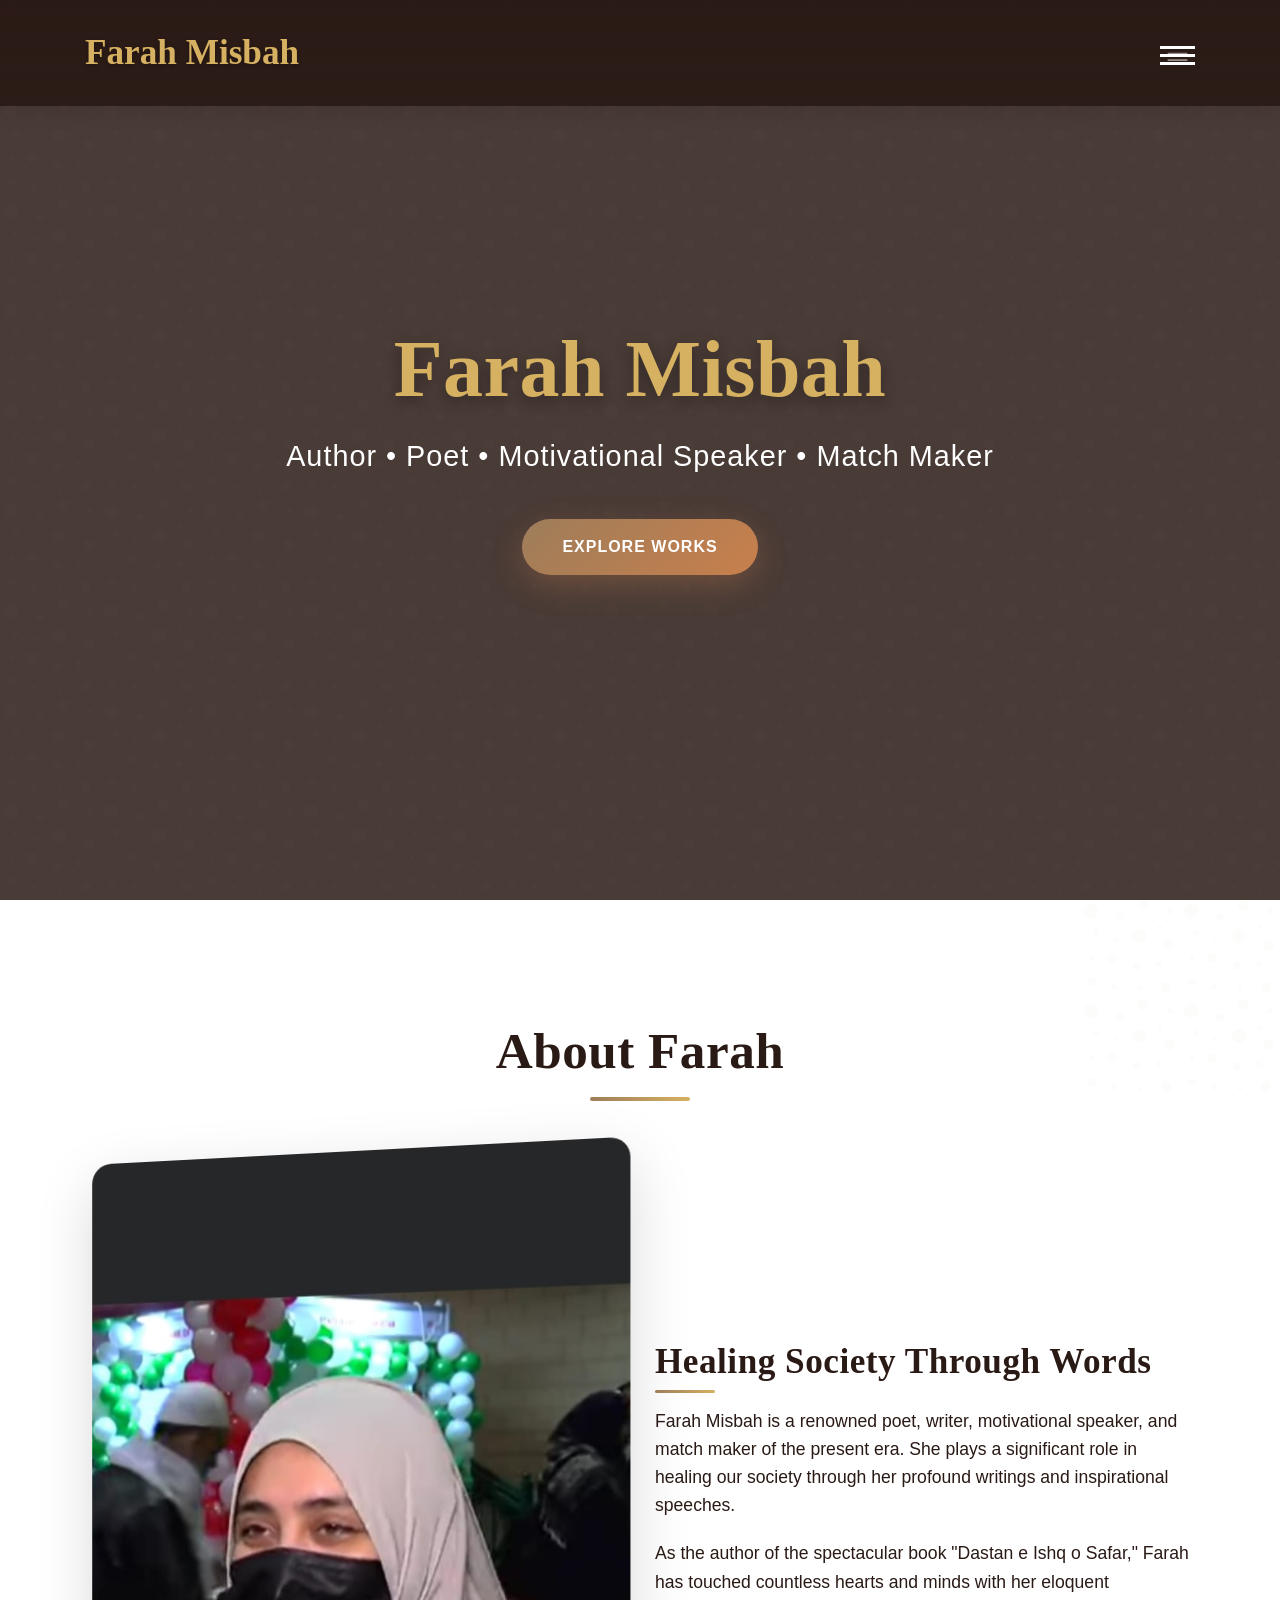
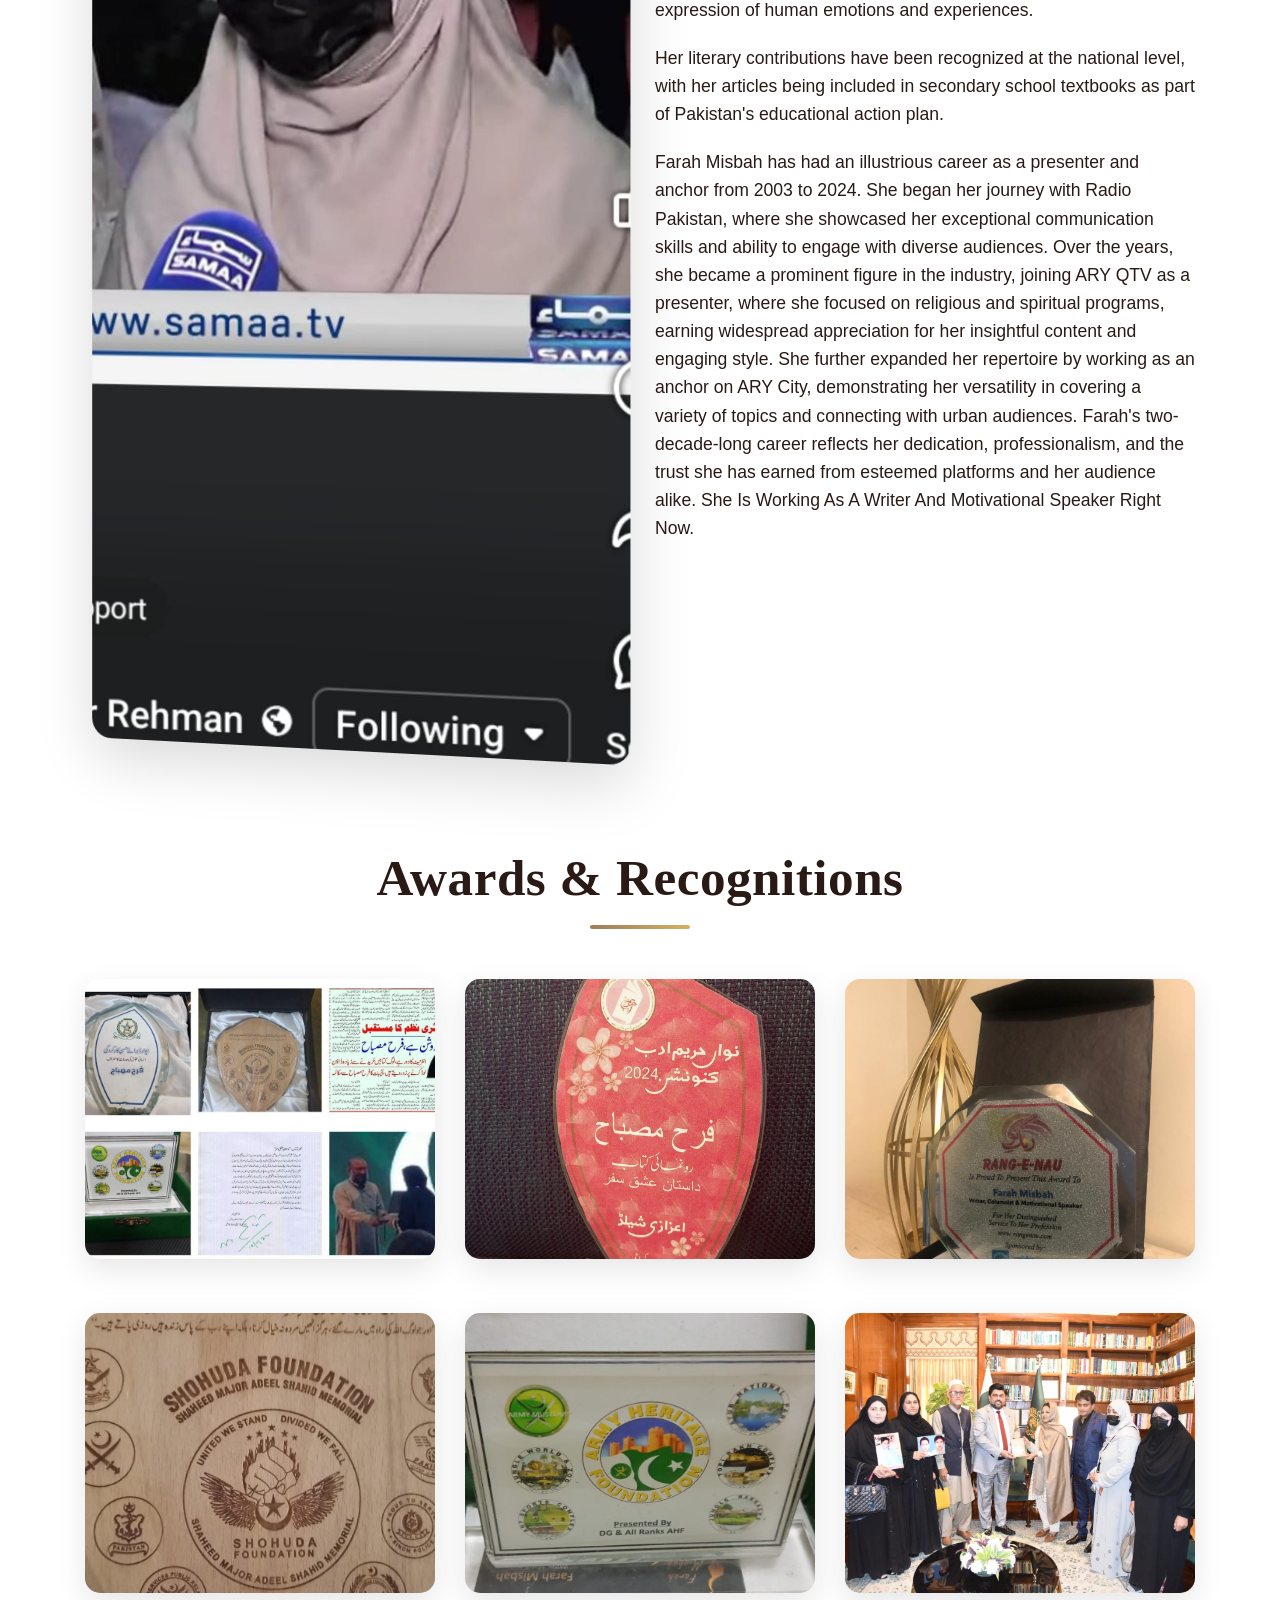
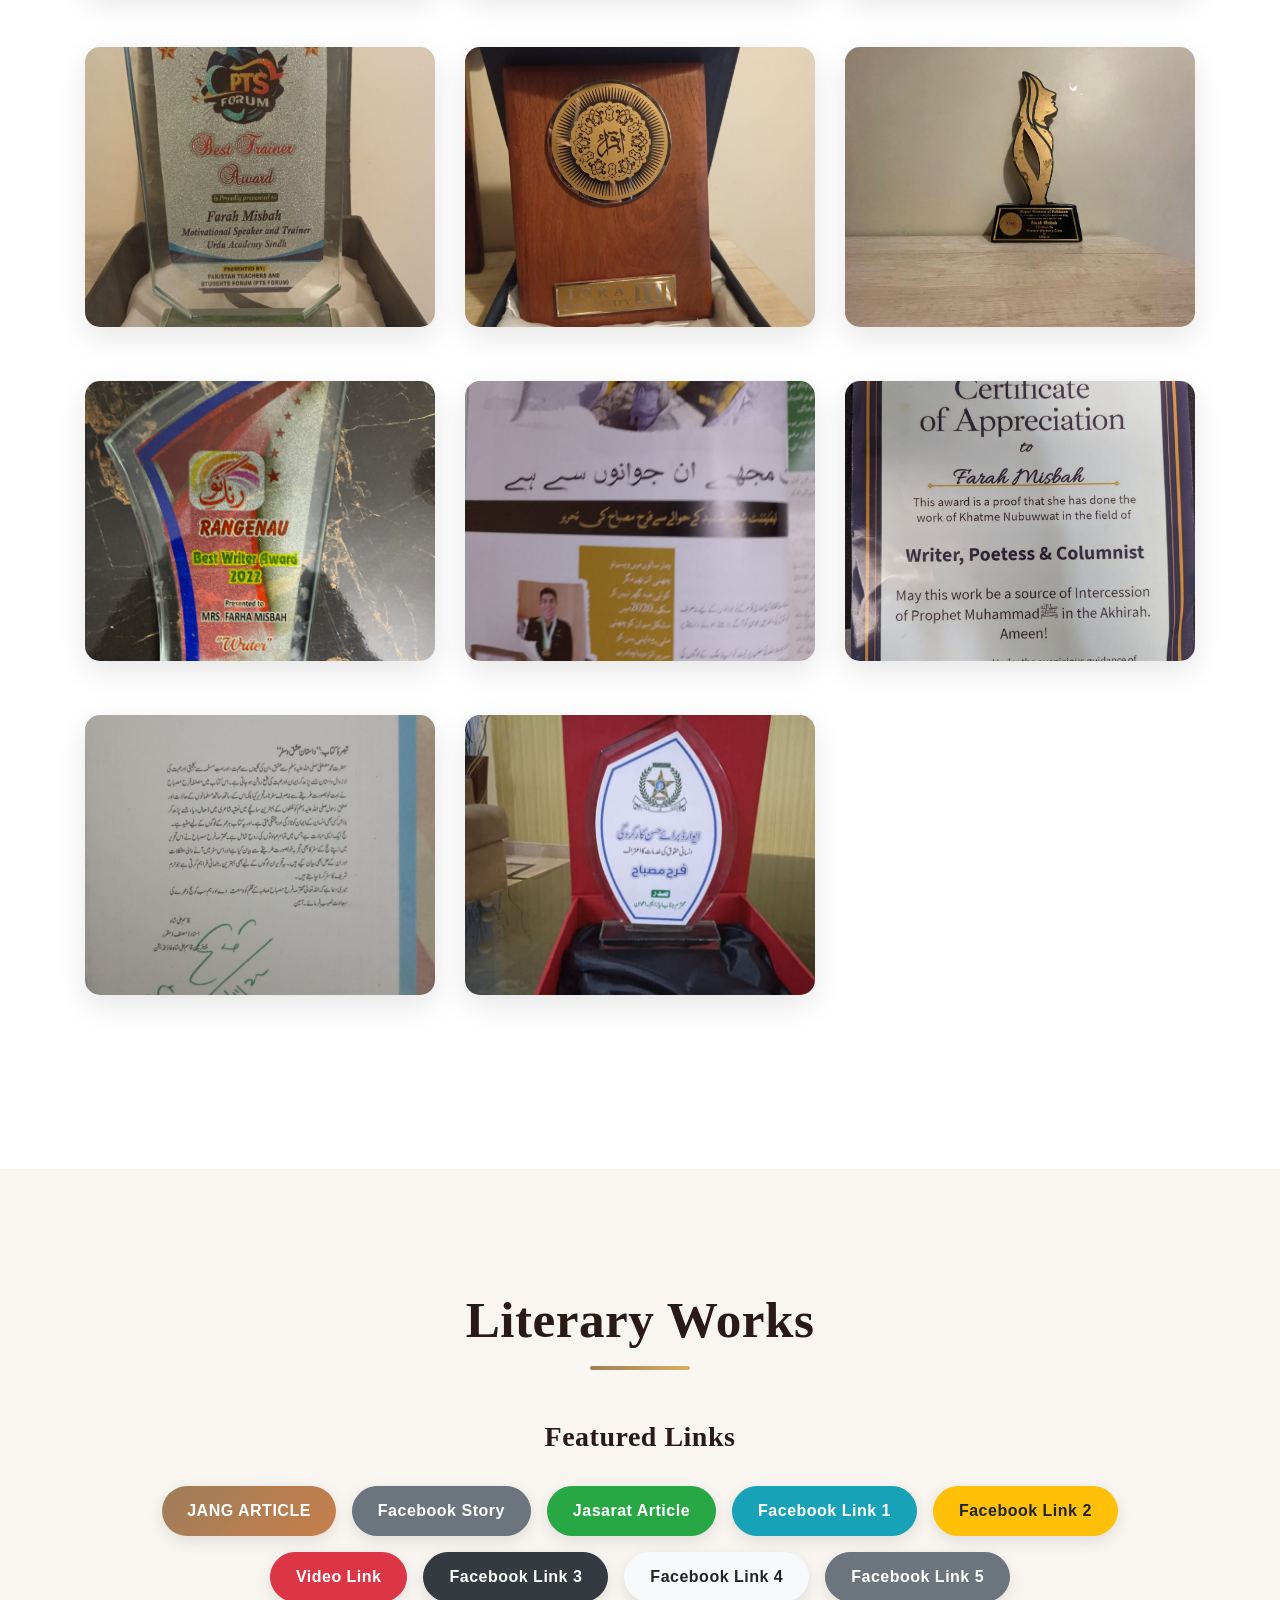
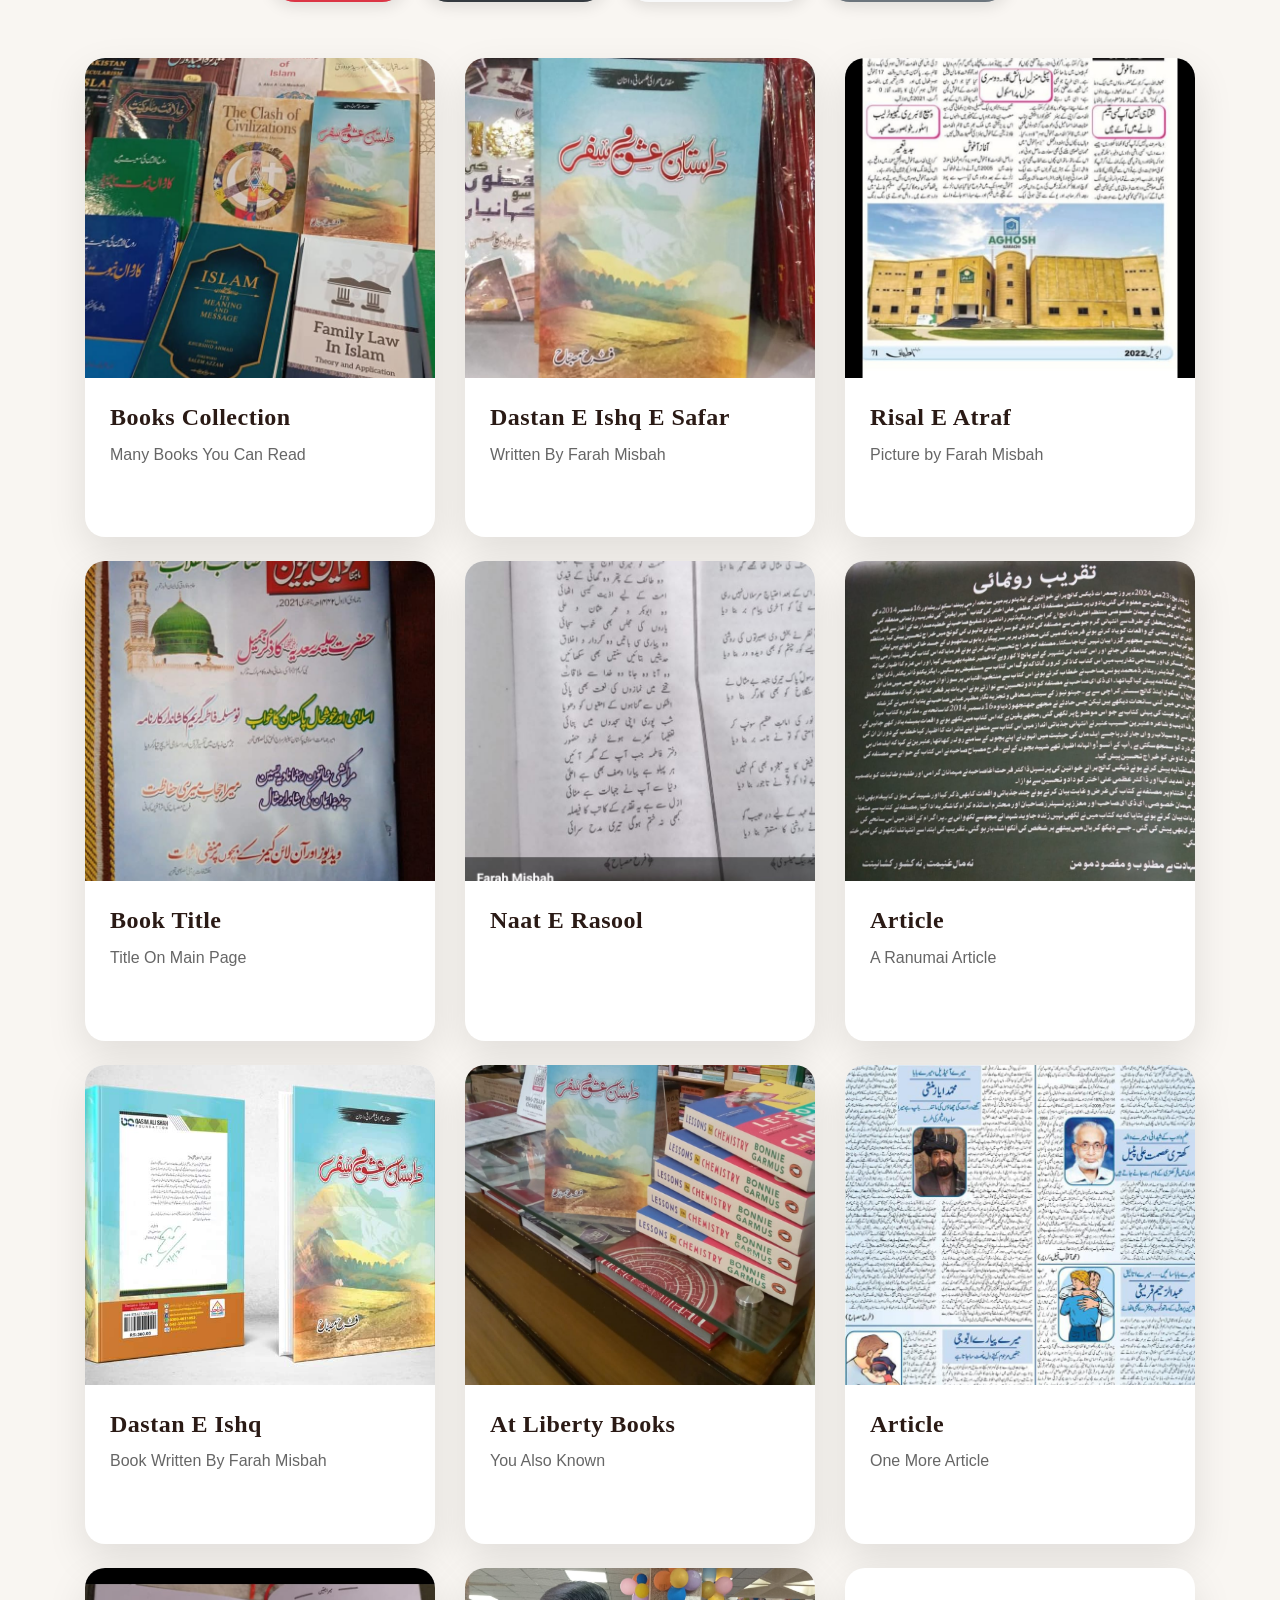
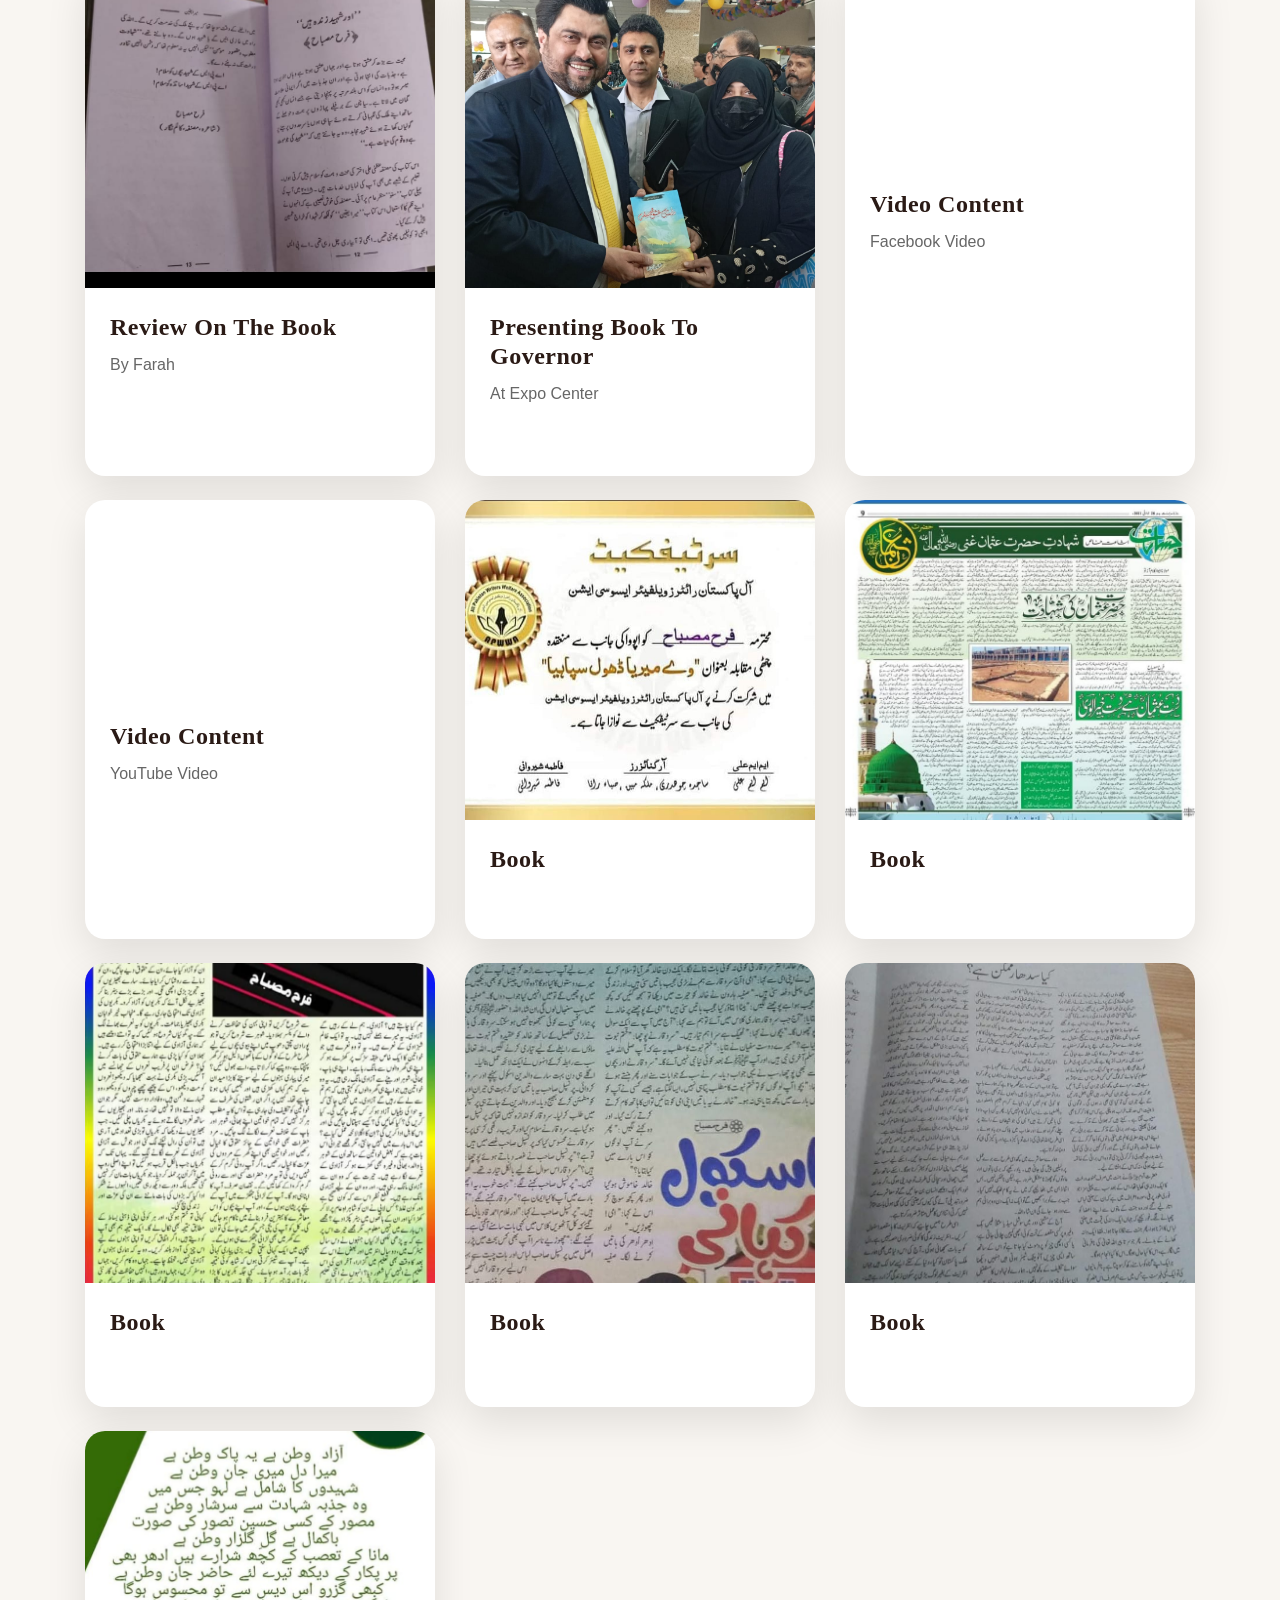
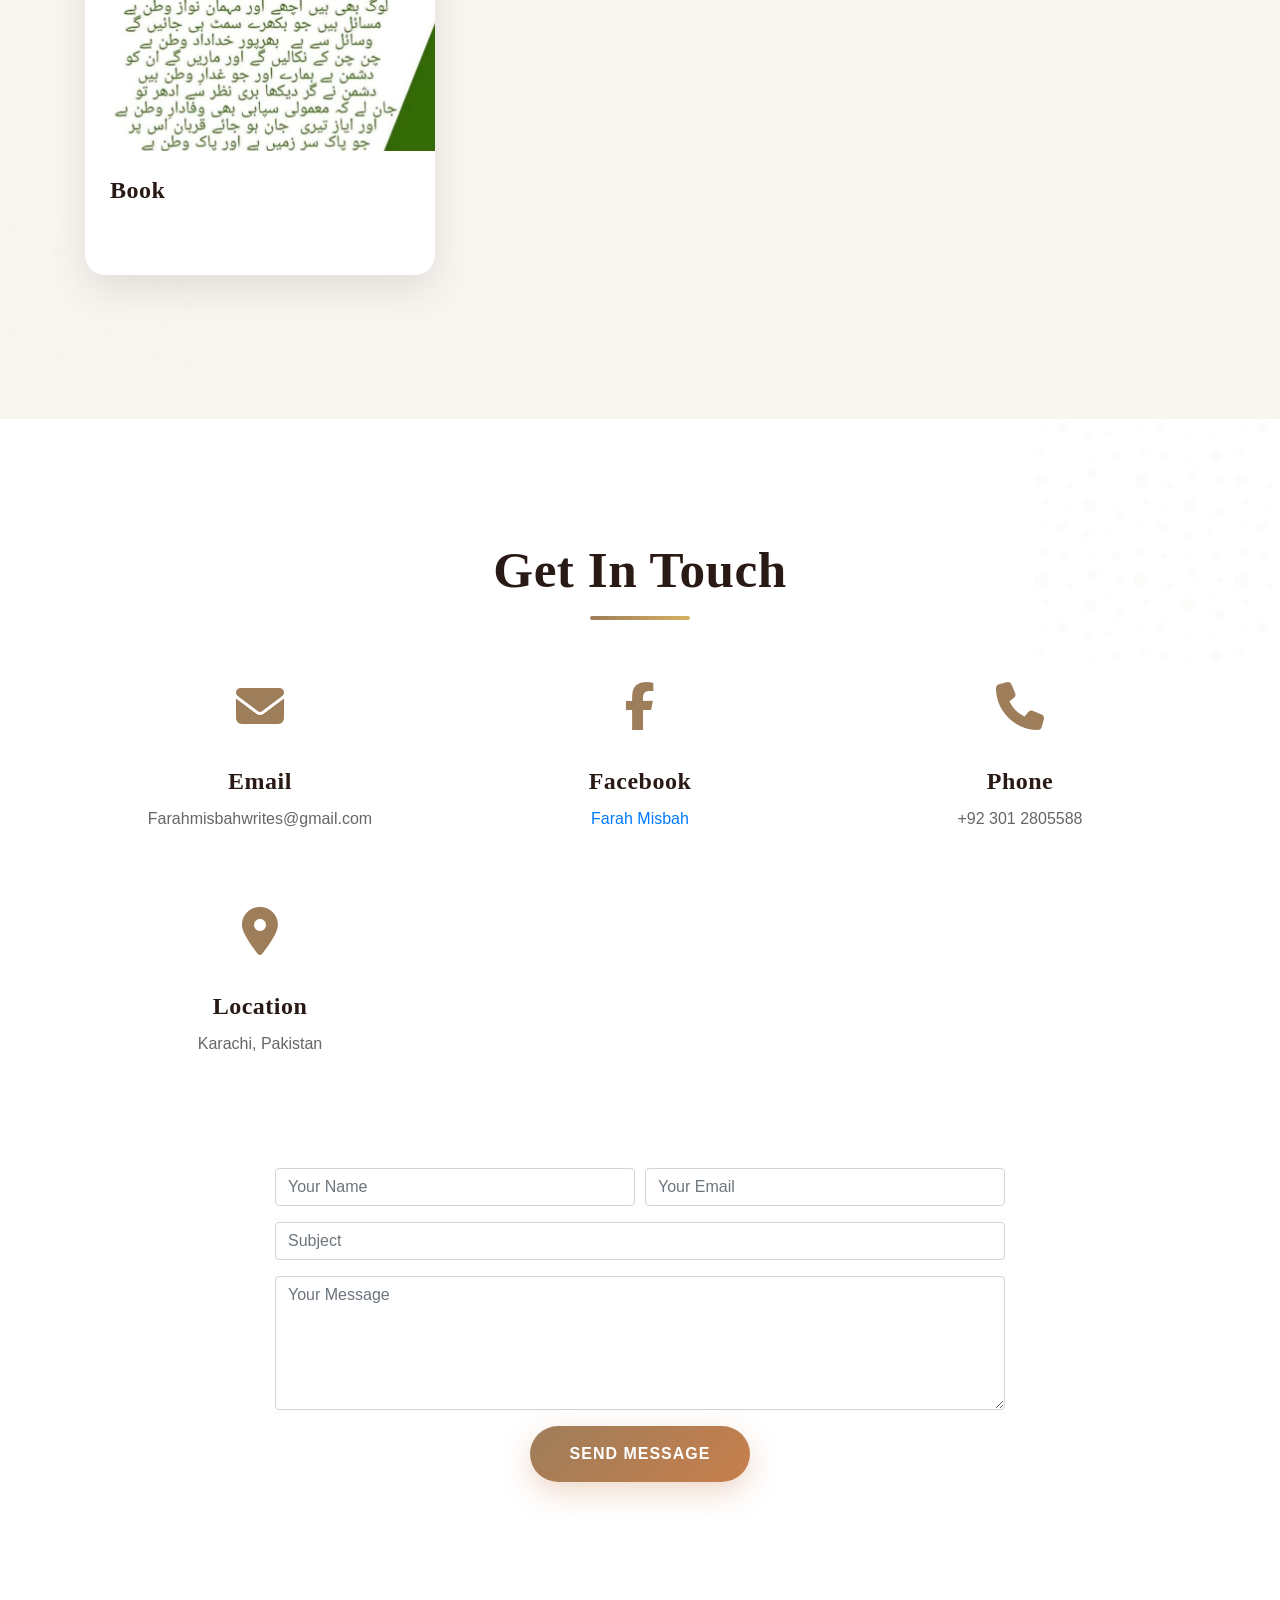
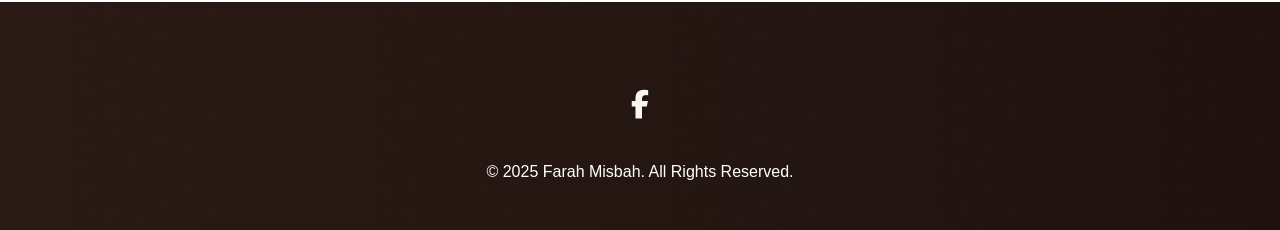
==== commit a6855445: "Update index.html" ====
--- a/index.html
+++ b/index.html
@@ -1,15 +1,80 @@
 <!DOCTYPE html>
 <html lang="en">
 <head>
-    <meta charset="UTF-8">
-    <meta name="viewport" content="width=device-width, initial-scale=1.0">
-    <title>Farah Misbah - Author, Poet & Motivational Speaker</title>
-    <link rel="shortcut icon" href="./images/favicon.jpg" type="image/x-icon">>
-    <link href="https://stackpath.bootstrapcdn.com/bootstrap/4.5.2/css/bootstrap.min.css" rel="stylesheet">
-    <link rel="stylesheet" href="https://cdnjs.cloudflare.com/ajax/libs/font-awesome/6.4.0/css/all.min.css">
-    <link href="https://fonts.googleapis.com/css2?family=Cormorant+Garamond:wght@300;400;500;600;700&family=Montserrat:wght@300;400;500;600;700&display=swap" rel="stylesheet">
-    <style>
-        :root {
+  <meta charset="UTF-8">
+  <meta name="viewport" content="width=device-width, initial-scale=1.0">
+  <title>Farah Misbah Author • Poet • Motivational Speaker • Match Maker</title>
+  <link rel="shortcut icon" href="./images/favicon.jpg" type="image/x-icon">
+  <link rel="stylesheet" href="https://stackpath.bootstrapcdn.com/bootstrap/4.5.2/css/bootstrap.min.css">
+  <link rel="stylesheet" href="https://cdnjs.cloudflare.com/ajax/libs/font-awesome/6.5.0/css/all.min.css">
+  <style>
+    #preloader {
+      position: fixed;
+      left: 0;
+      top: 0;
+      width: 100%;
+      height: 100%;
+      z-index: 9999;
+      background: #fff url('https://i.gifer.com/ZZ5H.gif') no-repeat center center;
+    }
+
+    .sidenav {
+      height: 100%;
+      width: 0;
+      position: fixed;
+      z-index: 9999;
+      top: 0;
+      right: 0; 
+      background: rgba(17, 17, 17, 0.75);
+      backdrop-filter: blur(10px);
+      overflow-x: hidden;
+      transition: 0.5s;
+      padding-top: 60px;
+    }
+    .sidenav a {
+      padding: 12px 30px;
+      text-decoration: none;
+      font-size: 18px;
+      color: #fff;
+      display: flex;
+      align-items: center;
+      gap: 12px;
+      transition: 0.3s;
+    }
+    .sidenav a:hover {
+      background: rgba(255, 255, 255, 0.2);
+    }
+
+    /* Sections */
+    section {
+      padding: 100px 0;
+    }
+
+    footer {
+      background: #111;
+      color: #fff;
+      text-align: center;
+      padding: 20px 0;
+    }
+
+    /* Toggle button */
+    .navbar-toggler-icon {
+      width: 35px;
+      height: 25px;
+      position: relative;
+      display: inline-block;
+      cursor: pointer;
+    }
+    .navbar-toggler-icon span {
+      background: #fff;
+      display: block;
+      height: 3px;
+      width: 100%;
+      margin: 5px 0;
+      transition: 0.4s;
+    }
+
+    :root {
             --primary-color: #9e7d5a;
             --secondary-color: #d6b161;
             --dark-color: #2a1a15;
@@ -704,51 +769,34 @@
                 padding: 14px 30px;
             }
         }
-    </style>
+  </style>
 </head>
 <body>
-    <!-- Preloader -->
-    <div id="preloader">
-        <div class="loader"></div>
+  <!-- Preloader -->
+  <div id="preloader"></div>
+
+  <!-- Navbar -->
+  <nav class="navbar navbar-dark bg-dark fixed-top">
+    <div class="container">
+      <a class="navbar-brand" href="#">Farah Misbah</a>
+      <!-- Toggle button -->
+      <div class="navbar-toggler-icon" id="sidebarToggle">
+        <span></span>
+        <span></span>
+        <span></span>
+      </div>
     </div>
-
-    <!-- Header & Navigation -->
-    <header>
-        <nav class="navbar navbar-expand-lg navbar-dark fixed-top">
-            <div class="container">
-                <a class="navbar-brand" href="#">Farah Misbah</a>
-                <button class="navbar-toggler" type="button" onclick="openNav()">
-                    <span class="navbar-toggler-icon"></span>
-                </button>
-                <div class="collapse navbar-collapse">
-                    <ul class="navbar-nav ml-auto">
-                        <li class="nav-item">
-                            <a class="nav-link" href="#home">Home</a>
-                        </li>
-                        <li class="nav-item">
-                            <a class="nav-link" href="#about">About</a>
-                        </li>
-                        <li class="nav-item">
-                            <a class="nav-link" href="#works">Works</a>
-                        </li>
-                        <li class="nav-item">
-                            <a class="nav-link" href="#contact">Contact</a>
-                        </li>
-                    </ul>
-                </div>
-            </div>
-        </nav>
-
-        <div id="mySideNavbar" class="side-navbar">
-            <a href="javascript:void(0)" class="closebtn" onclick="closeNav()">&times;</a>
-            <a href="#home" onclick="closeNav()">Home</a>
-            <a href="#about" onclick="closeNav()">About</a>
-            <a href="#works" onclick="closeNav()">Works</a>
-            <a href="#contact" onclick="closeNav()">Contact</a>
-        </div>
-    </header>
-
-    <!-- Hero Section -->
+  </nav>
+
+  <!-- Sidebar -->
+  <div id="mySideNavbar" class="sidenav">
+    <a href="#home"><i class="fas fa-home"></i> Home</a>
+    <a href="#about"><i class="fas fa-user"></i> About</a>
+    <a href="#works"><i class="fas fa-briefcase"></i> Works</a>
+    <a href="#contact"><i class="fas fa-envelope"></i> Contact</a>
+  </div>
+
+   <!-- Hero Section -->
     <section id="home" class="hero-section">
         <div class="hero-content">
             <h1 class="hero-title">Farah Misbah</h1>
@@ -757,7 +805,7 @@
         </div>
     </section>
 
-    <!-- About Section -->
+      <!-- About Section -->
     <section id="about" class="about-section section-padding bg-white">
         <div class="container">
             <h2 class="section-title text-center">About Farah</h2>
@@ -1190,83 +1238,71 @@
         <div class="container text-center">
             <div class="social-links">
                 <a href="https://www.facebook.com/farah.misbah.96?mibextid=ZbWKwL"><i class="fab fa-facebook-f"></i></a>
-                <a href="#"><i class="fab fa-instagram"></i></a>
-                <a href="#"><i class="fab fa-linkedin-in"></i></a>
             </div>
             <p>&copy; 2025 Farah Misbah. All Rights Reserved.</p>
         </div>
     </footer>
 
-<script src="https://cdnjs.cloudflare.com/ajax/libs/jquery/3.6.0/jquery.min.js"></script>
-<script src="https://cdn.jsdelivr.net/npm/@popperjs/core@2.9.3/dist/umd/popper.min.js"></script>
+<script src="https://code.jquery.com/jquery-3.5.1.min.js"></script>
 <script src="https://stackpath.bootstrapcdn.com/bootstrap/4.5.2/js/bootstrap.min.js"></script>
-
-    
-    <script>
-
-     $(document).ready(function () {
-        $('a[href^="#"]').on('click', function (e) {
-            e.preventDefault();
-            var target = this.hash;
-            if (target && $(target).length) {
-                $('html, body').animate({
-                    scrollTop: $(target).offset().top - 70
-                }, 800);
-            }
-        });
+<script>
+  $(window).on('load', function () {
+    $('#preloader').fadeOut('slow');
+  });
+
+  const sidebar = document.getElementById("mySideNavbar");
+  const toggleBtn = document.getElementById("sidebarToggle");
+
+  toggleBtn.addEventListener("click", function() {
+    if (sidebar.style.width === "250px") {
+      sidebar.style.width = "0";
+    } else {
+      sidebar.style.width = "250px";
+    }
+  });
+
+  $(document).ready(function () {
+    $('a[href^="#"]').on('click', function (e) {
+      e.preventDefault();
+      var target = this.hash;
+      if (target && $(target).length) {
+        $('html, body').animate({
+          scrollTop: $(target).offset().top - 70
+        }, 800);
+        sidebar.style.width = "0"; 
+      }
     });
-        // Preloader
-        window.addEventListener('load', function() {
-            const preloader = document.getElementById('preloader');
-            setTimeout(function() {
-                preloader.style.opacity = '0';
-                setTimeout(function() {
-                    preloader.style.display = 'none';
-                }, 500);
-            }, 1000);
-        });
-
-        function openNav() {
-            document.getElementById("mySideNavbar").style.width = "300px";
-        }
-
-        function closeNav() {
-            document.getElementById("mySideNavbar").style.width = "0";
-        }
-        
-        // Navbar background change on scroll
-        $(window).scroll(function() {
-            if($(window).scrollTop() > 50) {
-                $('.navbar').addClass('shrink');
-            } else {
-                $('.navbar').removeClass('shrink');
-            }
-        });
-        
-        // Smooth scrolling for anchor links
-        $('a[href*="#"]').on('click', function(e) {
-            e.preventDefault();
-            
-            $('html, body').animate({
-                scrollTop: $($(this).attr('href')).offset().top - 70
-            }, 800, 'easeInOutCubic');
-        });
-        
-        // Fade in animation on scroll
-        function checkFade() {
-            $('.fade-in').each(function() {
-                var position = $(this).offset().top;
-                var scroll = $(window).scrollTop();
-                var windowHeight = $(window).height();
-                
-                if (scroll + windowHeight - 100 > position) {
-                    $(this).addClass('visible');
-                }
-            });
-        }
-        
-        checkFade();
-        $(window).scroll(checkFade);
-    </script>
+
+    // Navbar shrink on scroll
+    $(window).scroll(function() {
+      if($(window).scrollTop() > 50) {
+        $('.navbar').addClass('shrink');
+      } else {
+        $('.navbar').removeClass('shrink');
+      }
+
+      // Fade-in animation on scroll
+      $('.fade-in').each(function() {
+        var position = $(this).offset().top;
+        var scroll = $(window).scrollTop();
+        var windowHeight = $(window).height();
+        if (scroll + windowHeight - 100 > position) {
+          $(this).addClass('visible');
+        }
+      });
+    });
+
+    // Initial check for fade-in elements
+    $('.fade-in').each(function() {
+      var position = $(this).offset().top;
+      var scroll = $(window).scrollTop();
+      var windowHeight = $(window).height();
+      if (scroll + windowHeight - 100 > position) {
+        $(this).addClass('visible');
+      }
+    });
+  });
+</script>
+
 </body>
-</html>+</html>
